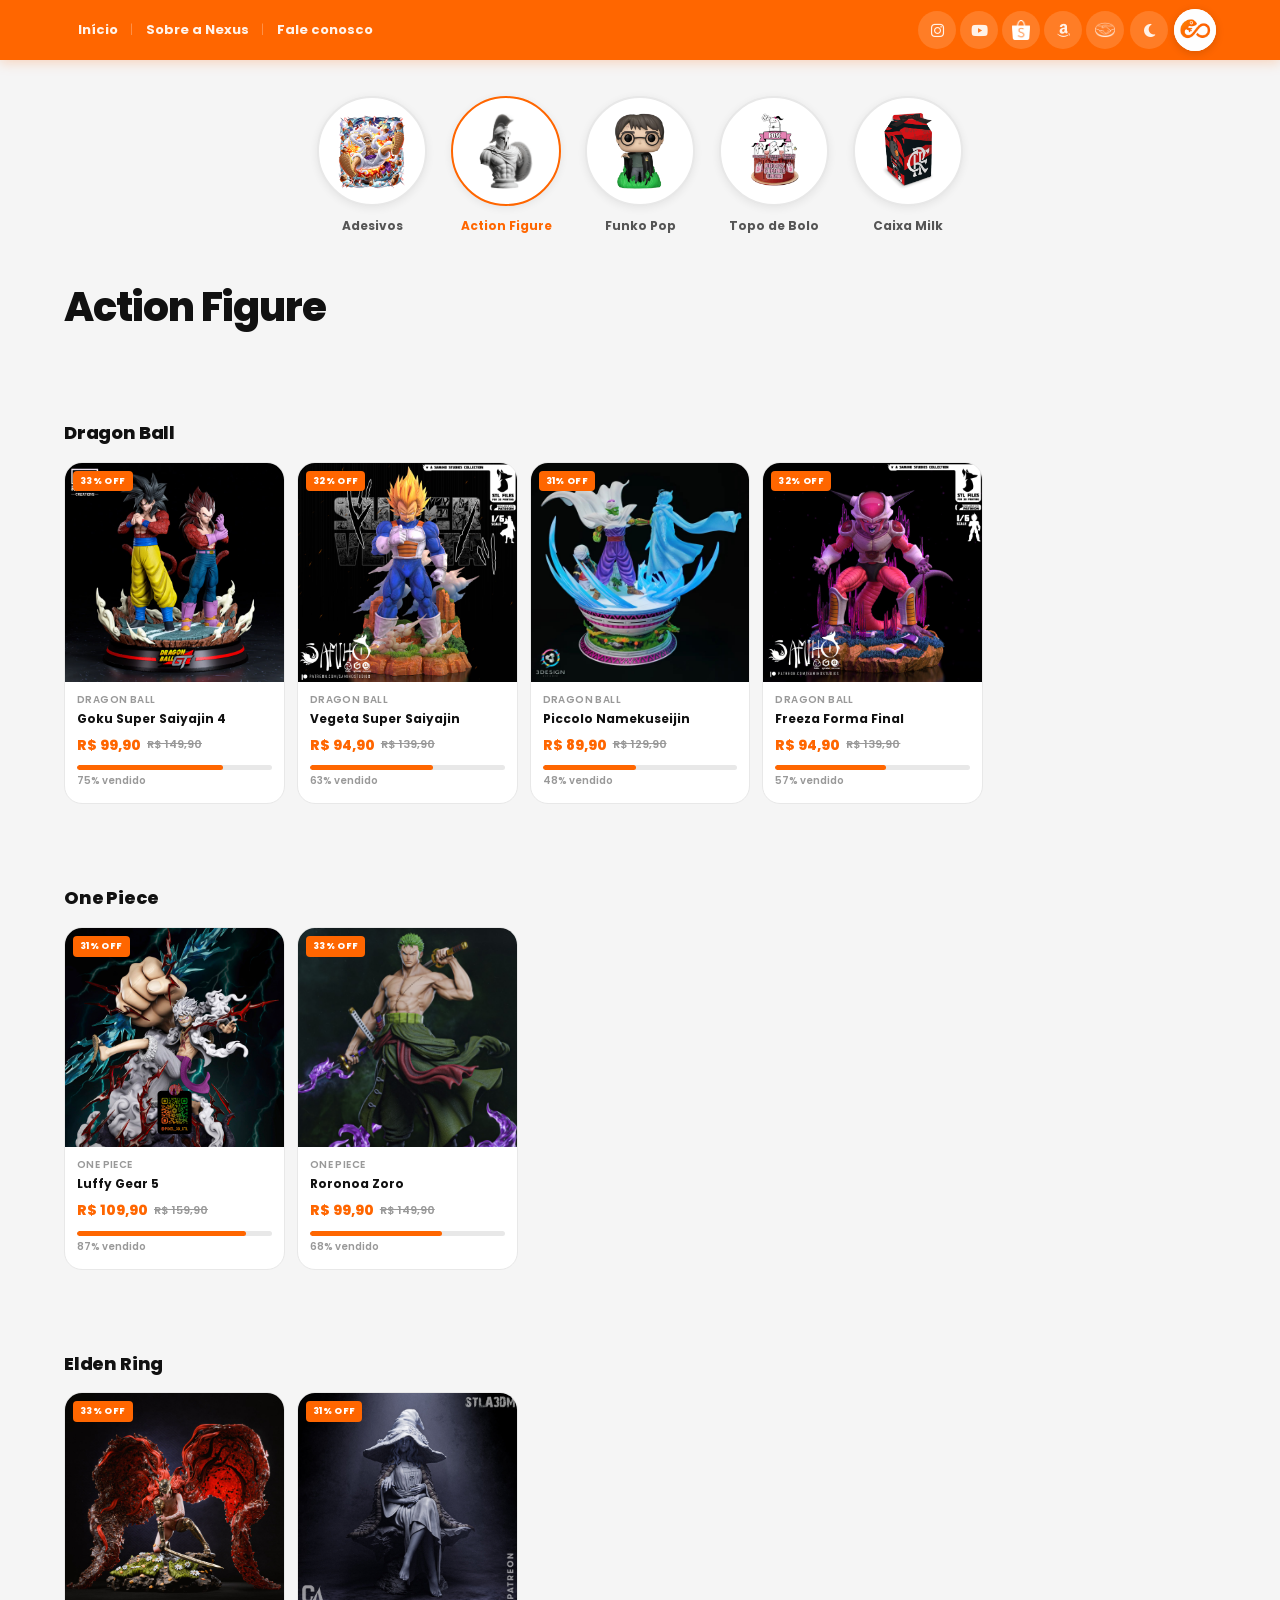
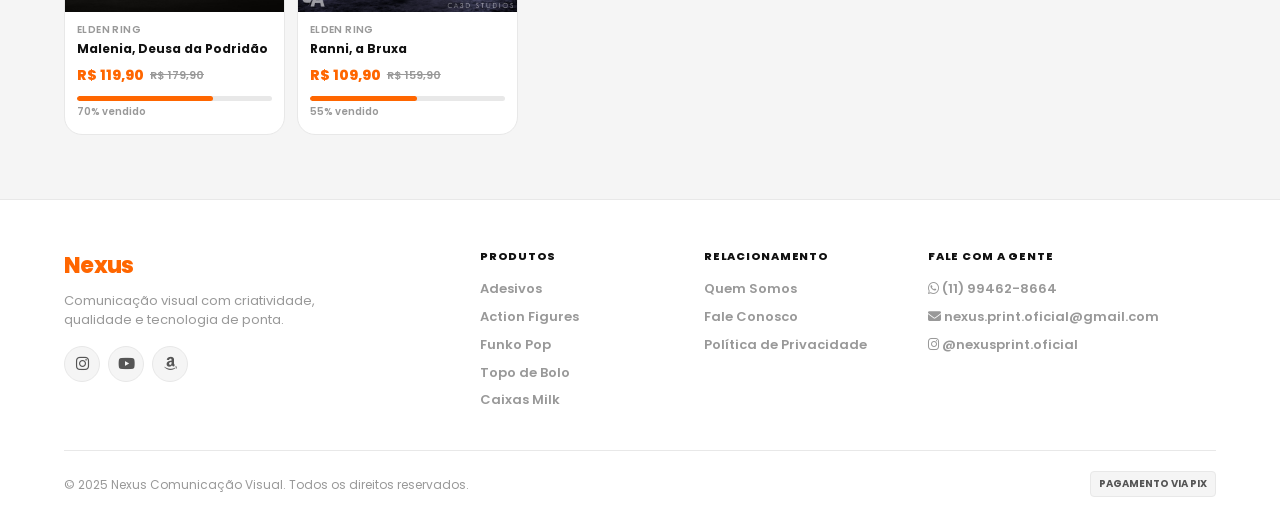
==== action-figures.html @ 29d32e18 "Add files via upload" ====
﻿<!DOCTYPE html>
<html lang="pt-BR" data-theme="light">
<head>
  <meta charset="UTF-8">
  <meta name="viewport" content="width=device-width, initial-scale=1.0">
  <title>Action Figures — Nexus</title>
  <script>try{document.documentElement.setAttribute('data-theme',localStorage.getItem('nx-theme')||'light');}catch(e){}</script>
  <link rel="stylesheet" href="style.css">
  <link rel="shortcut icon" href="images/logo.png" type="image/x-icon">
  <link rel="stylesheet" href="https://cdnjs.cloudflare.com/ajax/libs/font-awesome/6.5.1/css/all.min.css">
</head>
<body>

<!-- HEADER -->
<header>
  <div class="container header-inner">
    <nav class="header-nav">
      <a href="index.html">Início</a>
      <a href="sobre.html">Sobre a Nexus</a>
      <a href="https://wa.me/5511994628664" target="_blank">Fale conosco</a>
    </nav>
    <div class="header-right">
      <div class="header-social">
        <a href="https://www.instagram.com/nexusprint.oficial/" target="_blank" aria-label="Instagram"><i class="fa-brands fa-instagram"></i></a>
        <a href="https://www.instagram.com/nexusprint.oficial/" target="_blank" aria-label="YouTube"><i class="fa-brands fa-youtube"></i></a>
        <a href="https://www.instagram.com/nexusprint.oficial/" target="_blank" aria-label="Shopee"><img src="images/shoppe.png" alt="Shopee"></a>
        <a href="https://www.instagram.com/nexusprint.oficial/" target="_blank" aria-label="Amazon"><i class="fa-brands fa-amazon"></i></a>
        <a href="https://www.instagram.com/nexusprint.oficial/" target="_blank" aria-label="Mercado Livre"><img src="images/ml.png" alt="Mercado Livre"></a>
      </div>
      <button class="theme-toggle" id="theme-toggle" aria-label="Mudar tema">
        <i class="fa-solid fa-moon"></i>
      </button>
      <a href="index.html" class="header-logo" aria-label="Nexus Home">
        <span class="header-logo-text">
          <img src="images/logo-gecko.png" alt="Nexus">
        </span>
      </a>
    </div>
  </div>
</header>

<!-- CATEGORIAS -->
<section class="categories-section">
  <div class="container">
    <div class="categories-row">
      <a href="adesivos.html" class="category-item">
        <div class="category-circle">
          <img src="images/stickerg5.png" alt="Adesivos">
        </div>
        <span class="category-label">Adesivos</span>
      </a>
      <a href="action-figures.html" class="category-item">
        <div class="category-circle" style="border-color: var(--primary);">
          <img src="images/action-figure.png" alt="Action Figure">
        </div>
        <span class="category-label" style="color: var(--primary);">Action Figure</span>
      </a>
      <a href="funko-pop.html" class="category-item">
        <div class="category-circle">
          <img src="images/funko-pop-icon.png" alt="Funko Pop">
        </div>
        <span class="category-label">Funko Pop</span>
      </a>
      <a href="topo-de-bolo.html" class="category-item">
        <div class="category-circle">
          <img src="images/topobolo.png" alt="Topo de Bolo">
        </div>
        <span class="category-label">Topo de Bolo</span>
      </a>
      <a href="caixas-milk.html" class="category-item">
        <div class="category-circle">
          <img src="images/caixamilk.png" alt="Caixa Milk">
        </div>
        <span class="category-label">Caixa Milk</span>
      </a>
    </div>
  </div>
</section>

<div class="container">
  <h1 class="category-page-title">Action Figure</h1>
</div>

<section class="catalog-section fade-up">
  <div class="container">
    <h2 class="subsection-title">Dragon Ball</h2>
    <div class="products-grid" data-cat="action-figures" data-subsection="dragon-ball"></div>
  </div>
</section>

<section class="catalog-section fade-up">
  <div class="container">
    <h2 class="subsection-title">One Piece</h2>
    <div class="products-grid" data-cat="action-figures" data-subsection="one-piece"></div>
  </div>
</section>

<section class="catalog-section fade-up">
  <div class="container">
    <h2 class="subsection-title">Elden Ring</h2>
    <div class="products-grid" data-cat="action-figures" data-subsection="elden-ring"></div>
  </div>
</section>

<!-- FOOTER -->
<footer>
  <div class="container">
    <div class="footer-inner">
      <div class="footer-brand-col">
        <div class="footer-logo-text">Nexus</div>
        <p class="footer-tagline">Comunicação visual com criatividade,<br>qualidade e tecnologia de ponta.</p>
        <div class="footer-social-links">
          <a href="https://www.instagram.com/nexusprint.oficial/" target="_blank" aria-label="Instagram"><i class="fa-brands fa-instagram"></i></a>
          <a href="https://www.instagram.com/nexusprint.oficial/" target="_blank" aria-label="YouTube"><i class="fa-brands fa-youtube"></i></a>
          <a href="https://www.instagram.com/nexusprint.oficial/" target="_blank" aria-label="Amazon"><i class="fa-brands fa-amazon"></i></a>
        </div>
      </div>
      <div class="footer-col">
        <h4>Produtos</h4>
        <a href="adesivos.html">Adesivos</a>
        <a href="action-figures.html">Action Figures</a>
        <a href="funko-pop.html">Funko Pop</a>
        <a href="topo-de-bolo.html">Topo de Bolo</a>
        <a href="caixas-milk.html">Caixas Milk</a>
      </div>
      <div class="footer-col">
        <h4>Relacionamento</h4>
        <a href="sobre.html">Quem Somos</a>
        <a href="https://wa.me/5511994628664" target="_blank">Fale Conosco</a>
        <a href="#">Política de Privacidade</a>
      </div>
      <div class="footer-col">
        <h4>Fale com a Gente</h4>
        <p><i class="fa-brands fa-whatsapp"></i> (11) 99462-8664</p>
        <p><i class="fa-solid fa-envelope"></i> nexus.print.oficial@gmail.com</p>
        <p><i class="fa-brands fa-instagram"></i> @nexusprint.oficial</p>
      </div>
    </div>
    <div class="footer-bottom">
      <span class="footer-copy">© 2025 Nexus Comunicação Visual. Todos os direitos reservados.</span>
      <div class="footer-payments"><span>PAGAMENTO VIA PIX</span></div>
    </div>
  </div>
</footer>

<script src="produtos.js"></script>
<script src="script.js"></script>
</body>
</html>
---- style.css ----
@import url('https://fonts.googleapis.com/css2?family=Poppins:wght@400;500;600;700;800;900&display=swap');

/* ═══════════════════════════════════════════════
   VARIÁVEIS
═══════════════════════════════════════════════ */
:root {
  --bg: #F5F5F5;
  --surface: #FFFFFF;
  --surface-2: #FFF4EC;
  --text-1: #111111;
  --text-2: #555555;
  --text-3: #999999;
  --border: #E8E8E8;
  --border-2: #D4D4D4;

  --shadow-xs: 0 1px 3px rgba(0,0,0,0.05);
  --shadow-sm: 0 2px 8px rgba(0,0,0,0.07);
  --shadow-md: 0 4px 16px rgba(0,0,0,0.10);
  --shadow-lg: 0 8px 32px rgba(0,0,0,0.14);

  --primary: #FF6600;
  --primary-dark: #E55C00;
  --primary-light: #FF8533;
  --primary-bg: #FFF2EA;

  --black: #111111;
  --header-bg: #FF6600;

  --r-xs: 4px;
  --r-sm: 8px;
  --r: 12px;
  --r-lg: 18px;
  --r-xl: 24px;
  --r-full: 9999px;

  --font: 'Poppins', sans-serif;
  --font-display: 'Poppins', sans-serif;
  --ease: cubic-bezier(0.4, 0, 0.2, 1);
  --ease-bounce: cubic-bezier(0.34, 1.56, 0.64, 1);
}

[data-theme="dark"] {
  --bg: #0F0F0F;
  --surface: #1A1A1A;
  --surface-2: #222222;
  --text-1: #F0F0F0;
  --text-2: #888888;
  --text-3: #555555;
  --border: #2A2A2A;
  --border-2: #383838;

  --shadow-xs: 0 1px 3px rgba(0,0,0,0.4);
  --shadow-sm: 0 2px 8px rgba(0,0,0,0.5);
  --shadow-md: 0 4px 16px rgba(0,0,0,0.6);
  --shadow-lg: 0 8px 32px rgba(0,0,0,0.7);

  --primary-bg: #2A1500;
}

/* ═══════════════════════════════════════════════
   RESET & BASE
═══════════════════════════════════════════════ */
*, *::before, *::after { margin: 0; padding: 0; box-sizing: border-box; }
html { scroll-behavior: smooth; }
body {
  background: var(--bg);
  color: var(--text-1);
  font-family: var(--font);
  font-size: 14px;
  line-height: 1.6;
  -webkit-font-smoothing: antialiased;
  transition: background 0.3s var(--ease), color 0.3s var(--ease);
}
a { color: inherit; text-decoration: none; }
img { max-width: 100%; display: block; }
button { font-family: var(--font); cursor: pointer; border: none; }
h1, h2, h3 { font-family: var(--font-display); }

/* ═══════════════════════════════════════════════
   UTILITÁRIOS
═══════════════════════════════════════════════ */
.container { max-width: 1200px; margin: 0 auto; padding: 0 24px; }

/* ═══════════════════════════════════════════════
   HEADER
═══════════════════════════════════════════════ */
header {
  position: sticky;
  top: 0;
  z-index: 100;
  background: var(--header-bg);
  box-shadow: 0 2px 12px rgba(255,102,0,0.25);
}

.header-inner {
  height: 60px;
  display: flex;
  align-items: center;
  justify-content: space-between;
  gap: 16px;
}

.header-nav {
  display: flex;
  align-items: center;
  gap: 0;
  flex: 1;
}

.header-nav a {
  color: rgba(255,255,255,0.92);
  font-size: 13px;
  font-weight: 700;
  padding: 6px 14px;
  border-radius: var(--r-full);
  transition: all 0.2s var(--ease);
  white-space: nowrap;
  position: relative;
  font-family: var(--font);
}

.header-nav a:not(:last-child)::after {
  content: '|';
  position: absolute;
  right: -1px;
  color: rgba(255,255,255,0.3);
  font-weight: 300;
}

.header-nav a:hover {
  color: #fff;
  background: rgba(255,255,255,0.15);
}

.header-nav a.active {
  color: #fff;
  background: rgba(255,255,255,0.2);
}

.header-right {
  display: flex;
  align-items: center;
  gap: 6px;
}

.header-social {
  display: flex;
  align-items: center;
  gap: 4px;
}

.header-social a {
  width: 38px;
  height: 38px;
  border-radius: var(--r-full);
  background: rgba(255,255,255,0.15);
  color: rgba(255,255,255,0.9);
  display: flex;
  align-items: center;
  justify-content: center;
  font-size: 15px;
  transition: all 0.2s var(--ease);
  text-decoration: none;
  overflow: hidden;
}

.header-social a img {
  width: 20px;
  height: 20px;
  object-fit: contain;
}

.header-social a:hover {
  background: rgba(255,255,255,0.28);
  color: #fff;
  transform: scale(1.08);
}

.header-logo {
  display: flex;
  align-items: center;
  justify-content: center;
  width: 42px;
  height: 42px;
  border-radius: var(--r-full);
  background: white;
  overflow: hidden;
  flex-shrink: 0;
  box-shadow: 0 2px 8px rgba(0,0,0,0.15);
}

.header-logo img {
  width: 100%;
  height: 100%;
  object-fit: contain;
}

.header-logo-text {
  font-size: 14px;
  font-weight: 900;
  color: var(--primary);
  letter-spacing: -0.03em;
  font-family: var(--font-display);
}

.theme-toggle {
  width: 38px;
  height: 38px;
  border-radius: var(--r-full);
  border: none;
  background: rgba(255,255,255,0.15);
  color: rgba(255,255,255,0.9);
  display: flex;
  align-items: center;
  justify-content: center;
  font-size: 15px;
  transition: all 0.2s var(--ease);
  cursor: pointer;
}

.theme-toggle:hover {
  background: rgba(255,255,255,0.28);
  color: #fff;
}

/* ═══════════════════════════════════════════════
   HERO (Página Inicial)
═══════════════════════════════════════════════ */
.hero-section {
  min-height: 86vh;
  background: linear-gradient(160deg, #0e0500 0%, #200d00 45%, #0d0d0d 100%);
  position: relative;
  overflow: hidden;
  display: flex;
  align-items: center;
  padding: 80px 0 40px;
}

.hero-bg-mesh {
  position: absolute;
  inset: 0;
  background-image: radial-gradient(circle at 1px 1px, rgba(255,102,0,0.07) 1px, transparent 0);
  background-size: 32px 32px;
  pointer-events: none;
}

.hero-glow {
  position: absolute;
  width: 700px; height: 700px;
  border-radius: 50%;
  background: radial-gradient(circle, rgba(255,102,0,0.20) 0%, transparent 70%);
  right: -150px; top: 50%;
  transform: translateY(-50%);
  filter: blur(60px);
  pointer-events: none;
  animation: heroGlowPulse 7s ease-in-out infinite;
}

@keyframes heroGlowPulse {
  0%, 100% { opacity: 0.7; transform: translateY(-50%) scale(1); }
  50% { opacity: 1; transform: translateY(-50%) scale(1.12); }
}

.hero-inner {
  display: flex;
  align-items: center;
  gap: 48px;
  width: 100%;
  position: relative;
  z-index: 1;
}

.hero-text { flex: 1; }

.hero-tag {
  display: inline-flex;
  align-items: center;
  gap: 8px;
  padding: 6px 18px;
  background: rgba(255,102,0,0.12);
  border: 1px solid rgba(255,102,0,0.3);
  border-radius: var(--r-full);
  font-size: 11px;
  font-weight: 700;
  color: #FF9A4D;
  letter-spacing: 0.08em;
  text-transform: uppercase;
  margin-bottom: 24px;
  font-family: var(--font-display);
  animation: fadeSlideDown 0.8s cubic-bezier(0.4, 0, 0.2, 1) both;
}

@keyframes fadeSlideDown {
  from { opacity: 0; transform: translateY(-20px); }
  to   { opacity: 1; transform: translateY(0); }
}

.hero-title {
  font-size: clamp(38px, 5.5vw, 70px);
  font-weight: 800;
  color: white;
  line-height: 1.04;
  letter-spacing: -0.04em;
  margin-bottom: 20px;
  font-family: var(--font-display);
  animation: fadeSlideUp 0.8s 0.1s cubic-bezier(0.4, 0, 0.2, 1) both;
}

.hero-title .hl,
.hero-title strong {
  color: var(--primary);
}

@keyframes fadeSlideUp {
  from { opacity: 0; transform: translateY(32px); }
  to   { opacity: 1; transform: translateY(0); }
}

.hero-desc {
  font-size: 16px;
  color: rgba(255,255,255,0.52);
  line-height: 1.75;
  margin-bottom: 36px;
  max-width: 500px;
  animation: fadeSlideUp 0.8s 0.2s cubic-bezier(0.4, 0, 0.2, 1) both;
}

.hero-cta {
  animation: fadeSlideUp 0.8s 0.3s cubic-bezier(0.4, 0, 0.2, 1) both;
}

.hero-cta-btn {
  display: inline-flex;
  align-items: center;
  gap: 10px;
  padding: 15px 30px;
  background: var(--primary);
  color: white;
  border-radius: var(--r-full);
  font-size: 14px;
  font-weight: 800;
  font-family: var(--font);
  text-decoration: none;
  transition: all 0.3s var(--ease);
  box-shadow: 0 4px 28px rgba(255,102,0,0.45);
}

.hero-cta-btn:hover {
  background: var(--primary-dark);
  transform: translateY(-2px);
  box-shadow: 0 8px 36px rgba(255,102,0,0.55);
}

.hero-mascot {
  flex-shrink: 0;
  width: 440px;
  display: flex;
  align-items: flex-end;
  justify-content: center;
  position: relative;
  min-height: 380px;
  animation: fadeSlideUp 0.9s 0.35s cubic-bezier(0.4, 0, 0.2, 1) both;
}

.hero-mascot img {
  height: 400px;
  width: auto;
  object-fit: contain;
  filter: drop-shadow(0 16px 48px rgba(255,102,0,0.4));
  animation: mascoteFloat 4s ease-in-out infinite;
  position: relative;
  z-index: 2;
}

.hero-mascot-placeholder {
  font-size: 160px;
  line-height: 1;
  position: relative;
  z-index: 2;
  animation: mascoteFloat 4s ease-in-out infinite;
}

.hero-mascot-ring {
  position: absolute;
  border-radius: 50%;
  border: 1.5px solid rgba(255,102,0,0.18);
  top: 50%; left: 50%;
  transform: translate(-50%, -50%);
  pointer-events: none;
}
.hero-mascot-ring:nth-child(1) { width: 320px; height: 320px; animation: ringPulse 3s ease-in-out infinite; }
.hero-mascot-ring:nth-child(2) { width: 430px; height: 430px; border-color: rgba(255,102,0,0.09); animation: ringPulse 3s 0.6s ease-in-out infinite; }

@keyframes ringPulse {
  0%, 100% { transform: translate(-50%, -50%) scale(1); opacity: 0.6; }
  50% { transform: translate(-50%, -50%) scale(1.05); opacity: 1; }
}

/* Legacy banner compat */
.banner-section { padding: 20px 0; }

/* ═══════════════════════════════════════════════
   CATEGORIAS (Círculos)
═══════════════════════════════════════════════ */
.categories-section {
  padding: 36px 0 12px;
}

.categories-row {
  display: flex;
  justify-content: center;
  gap: 24px;
  flex-wrap: wrap;
}

.category-item {
  display: flex;
  flex-direction: column;
  align-items: center;
  gap: 10px;
  text-decoration: none;
  color: var(--text-1);
  transition: transform 0.3s var(--ease-bounce);
  cursor: pointer;
}

.category-item:hover { transform: translateY(-5px); }

.category-circle {
  width: 110px;
  height: 110px;
  border-radius: var(--r-full);
  background: var(--surface);
  border: 2.5px solid var(--border);
  display: flex;
  align-items: center;
  justify-content: center;
  overflow: hidden;
  box-shadow: var(--shadow-sm);
  transition: all 0.3s var(--ease);
}

.category-circle img {
  width: 72%;
  height: 72%;
  object-fit: contain;
}

.category-circle .cat-emoji {
  font-size: 52px;
}

.category-item:hover .category-circle {
  border-color: var(--primary);
  box-shadow: 0 8px 24px rgba(255,102,0,0.22);
}

.category-label {
  font-size: 12px;
  font-weight: 700;
  color: var(--text-2);
  text-align: center;
  font-family: var(--font);
}

/* ═══════════════════════════════════════════════
   SECTION HEADERS
═══════════════════════════════════════════════ */
.section-header {
  display: flex;
  align-items: center;
  justify-content: space-between;
  margin-bottom: 16px;
}

.section-title {
  font-size: 20px;
  font-weight: 800;
  color: var(--text-1);
  letter-spacing: -0.02em;
  font-family: var(--font-display);
}

.section-link {
  font-size: 13px;
  font-weight: 700;
  color: var(--primary);
  transition: opacity 0.2s;
}

.section-link:hover { opacity: 0.75; }

/* ═══════════════════════════════════════════════
   PRODUTOS GRID & CARDS
═══════════════════════════════════════════════ */
.catalog-section { padding: 24px 0; }

.products-grid {
  display: grid;
  grid-template-columns: repeat(5, 1fr);
  gap: 12px;
}

.product-card {
  background: var(--surface);
  border-radius: var(--r-lg);
  border: 1.5px solid var(--border);
  overflow: hidden;
  display: flex;
  flex-direction: column;
  text-decoration: none;
  color: inherit;
  position: relative;
  transition: transform 0.25s var(--ease), box-shadow 0.25s var(--ease);
  cursor: pointer;
}

.product-card:hover {
  transform: translateY(-4px);
  box-shadow: var(--shadow-lg);
}

.product-badge {
  position: absolute;
  top: 8px;
  left: 8px;
  z-index: 2;
  background: var(--primary);
  color: white;
  font-size: 9px;
  font-weight: 800;
  padding: 3px 7px;
  border-radius: var(--r-xs);
  letter-spacing: 0.04em;
  font-family: var(--font);
}

.product-image {
  width: 100%;
  aspect-ratio: 1;
  background: var(--bg);
  display: flex;
  align-items: center;
  justify-content: center;
  overflow: hidden;
  padding: 0;
}

.product-image img {
  width: 100%;
  height: 100%;
  object-fit: cover;
  transition: transform 0.3s var(--ease);
}

.product-card:hover .product-image img { transform: scale(1.06); }

.product-emoji-placeholder {
  width: 100%;
  height: 100%;
  display: flex;
  align-items: center;
  justify-content: center;
  font-size: 60px;
  background: linear-gradient(135deg, var(--c1, #FF6600), var(--c2, #FF8533));
  border-radius: var(--r);
}

.product-body {
  padding: 10px 12px 14px;
  display: flex;
  flex-direction: column;
  flex: 1;
  gap: 3px;
}

.product-cat {
  font-size: 10px;
  color: var(--text-3);
  font-weight: 600;
  text-transform: uppercase;
  letter-spacing: 0.04em;
}

.product-name {
  font-size: 12px;
  font-weight: 700;
  color: var(--text-1);
  line-height: 1.35;
  display: -webkit-box;
  -webkit-line-clamp: 2;
  -webkit-box-orient: vertical;
  overflow: hidden;
}

.product-pricing {
  display: flex;
  align-items: center;
  gap: 6px;
  margin-top: 4px;
  flex-wrap: wrap;
}

.product-price {
  font-size: 14px;
  font-weight: 800;
  color: var(--primary);
  font-family: var(--font-display);
}

.product-original {
  font-size: 11px;
  color: var(--text-3);
  text-decoration: line-through;
  font-weight: 600;
}

.product-progress-wrap {
  margin-top: 6px;
}

.product-progress-bar {
  height: 5px;
  background: var(--border);
  border-radius: var(--r-full);
  overflow: hidden;
  margin-bottom: 3px;
}

.product-progress-fill {
  height: 100%;
  background: var(--primary);
  border-radius: var(--r-full);
  transition: width 0.5s var(--ease);
}

.product-sold-text {
  font-size: 10px;
  color: var(--text-3);
  font-weight: 600;
}

/* ═══════════════════════════════════════════════
   OFERTAS (Banner Placeholders)
═══════════════════════════════════════════════ */
.ofertas-section { padding: 12px 0 24px; }

.ofertas-grid {
  display: grid;
  grid-template-columns: 1fr 1fr;
  gap: 16px;
}

.oferta-banner {
  background: var(--primary);
  border-radius: var(--r-xl);
  overflow: hidden;
  min-height: 140px;
  display: flex;
  align-items: center;
  justify-content: center;
  position: relative;
  cursor: pointer;
  transition: all 0.3s var(--ease);
}

.oferta-banner:hover {
  transform: scale(1.02);
  box-shadow: var(--shadow-lg);
}

.oferta-banner img {
  width: 100%;
  height: 100%;
  object-fit: cover;
  border-radius: var(--r-xl);
}

.oferta-banner-placeholder {
  display: flex;
  flex-direction: column;
  align-items: center;
  justify-content: center;
  gap: 8px;
  color: rgba(255,255,255,0.7);
  font-size: 13px;
  font-weight: 700;
  padding: 32px;
  text-align: center;
}

.oferta-banner-placeholder i {
  font-size: 28px;
  opacity: 0.6;
}

.ofertas-single { margin: 0; }
.ofertas-single .oferta-banner { width: 100%; }

/* ═══════════════════════════════════════════════
   BANNER GRANDE
═══════════════════════════════════════════════ */
.banner-grande-section { padding: 8px 0 24px; }

.banner-grande {
  width: 100%;
  border-radius: var(--r-xl);
  overflow: hidden;
  min-height: 240px;
  background: var(--primary);
  cursor: pointer;
  transition: transform 0.3s var(--ease), box-shadow 0.3s var(--ease);
  display: block;
}

.banner-grande:hover {
  transform: scale(1.005);
  box-shadow: var(--shadow-lg);
}

.banner-grande img {
  width: 100%;
  height: 100%;
  object-fit: cover;
  display: block;
  min-height: 240px;
}

.banner-grande-placeholder {
  display: flex;
  flex-direction: column;
  align-items: center;
  justify-content: center;
  gap: 12px;
  color: rgba(255,255,255,0.85);
  font-size: 14px;
  font-weight: 700;
  padding: 60px 32px;
  text-align: center;
  min-height: 240px;
  font-family: var(--font);
}

.banner-grande-placeholder i {
  font-size: 40px;
  opacity: 0.55;
}

.banner-grande-placeholder span { line-height: 1.6; }
.banner-grande-placeholder strong { color: #fff; }

@media (max-width: 768px) {
  .banner-grande { min-height: unset; }
  .banner-grande img { min-height: unset; height: auto; object-fit: contain; }
  .banner-grande-placeholder { min-height: 140px; padding: 32px 20px; font-size: 13px; }
}

/* ═══════════════════════════════════════════════
   CATEGORY PAGE TITLE
═══════════════════════════════════════════════ */
.category-page-title {
  font-size: 40px;
  font-weight: 800;
  color: var(--text-1);
  letter-spacing: -0.03em;
  margin: 28px 0 24px;
  font-family: var(--font-display);
}

.subsection-title {
  font-size: 18px;
  font-weight: 800;
  color: var(--text-1);
  letter-spacing: -0.01em;
  margin: 32px 0 14px;
  font-family: var(--font-display);
}

/* ═══════════════════════════════════════════════
   FILTER TABS
═══════════════════════════════════════════════ */
.filter-section { padding: 20px 0 4px; }

.filter-tabs {
  display: flex;
  gap: 8px;
  flex-wrap: wrap;
  margin-bottom: 4px;
}

.filter-tab {
  padding: 6px 16px;
  border-radius: var(--r-full);
  border: 1.5px solid var(--border);
  background: var(--surface);
  color: var(--text-2);
  font-size: 12px;
  font-weight: 700;
  cursor: pointer;
  transition: all 0.2s var(--ease);
  font-family: var(--font);
}

.filter-tab:hover { border-color: var(--primary); color: var(--primary); }
.filter-tab.active { background: var(--primary); border-color: var(--primary); color: white; }

/* ═══════════════════════════════════════════════
   PRODUCT DETAIL PAGE
═══════════════════════════════════════════════ */
.product-page { padding: 36px 0 72px; }

.product-page-category {
  font-size: 36px;
  font-weight: 800;
  color: var(--text-1);
  letter-spacing: -0.03em;
  margin-bottom: 28px;
  font-family: var(--font-display);
}

.product-detail-layout {
  display: grid;
  grid-template-columns: 1fr 1fr;
  gap: 56px;
  align-items: start;
}

.gallery-col {
  display: grid;
  grid-template-columns: 86px 1fr;
  gap: 12px;
  align-items: start;
}

.gallery-thumbs-v {
  display: flex;
  flex-direction: column;
  gap: 8px;
}

.gallery-thumb-v {
  width: 86px;
  height: 86px;
  border-radius: var(--r);
  overflow: hidden;
  border: 2.5px solid var(--border);
  cursor: pointer;
  transition: border-color 0.2s var(--ease);
  background: var(--bg);
  flex-shrink: 0;
}

.gallery-thumb-v img { width: 100%; height: 100%; object-fit: cover; }
.gallery-thumb-v .product-emoji-placeholder { height: 100%; font-size: 32px; border-radius: 0; }
.gallery-thumb-v.active { border-color: var(--primary); }
.gallery-thumb-v:hover { border-color: var(--primary); }

.gallery-main-v {
  border-radius: var(--r-xl);
  overflow: hidden;
  border: 1.5px solid var(--border);
  background: var(--surface);
  aspect-ratio: 1;
}

.gallery-main-v img { width: 100%; height: 100%; object-fit: contain; padding: 20px; }
.gallery-main-v .product-emoji-placeholder { height: 100%; font-size: 160px; border-radius: 0; }

.product-detail-cat {
  display: inline-block;
  padding: 4px 12px;
  background: var(--primary-bg);
  color: var(--primary);
  border-radius: var(--r-full);
  font-size: 11px;
  font-weight: 800;
  letter-spacing: 0.05em;
  text-transform: uppercase;
  margin-bottom: 12px;
  font-family: var(--font);
}

.product-detail-title {
  font-size: 44px;
  font-weight: 800;
  color: var(--text-1);
  letter-spacing: -0.04em;
  line-height: 1.1;
  margin-bottom: 18px;
  font-family: var(--font-display);
}

.product-detail-pricing {
  display: flex;
  align-items: baseline;
  gap: 10px;
  margin-bottom: 6px;
}

.product-detail-price {
  font-size: 32px;
  font-weight: 800;
  color: var(--primary);
  font-family: var(--font-display);
}

.product-detail-original {
  font-size: 16px;
  color: var(--text-3);
  text-decoration: line-through;
  font-weight: 600;
}

.product-detail-badge {
  display: inline-block;
  padding: 4px 10px;
  background: var(--primary);
  color: white;
  border-radius: var(--r-xs);
  font-size: 12px;
  font-weight: 800;
  font-family: var(--font);
}

.product-divider { height: 1px; background: var(--border); margin: 20px 0; }

.product-detail-desc {
  font-size: 14px;
  color: var(--text-2);
  line-height: 1.75;
  margin-bottom: 18px;
}

.product-detail-specs {
  list-style: none;
  display: flex;
  flex-direction: column;
  gap: 8px;
  margin-bottom: 28px;
}

.product-detail-specs li {
  display: flex;
  align-items: center;
  gap: 10px;
  font-size: 13px;
  color: var(--text-2);
}

.product-detail-specs li i { color: var(--primary); width: 16px; flex-shrink: 0; }

.btn-whatsapp {
  display: flex;
  align-items: center;
  justify-content: center;
  gap: 10px;
  width: 100%;
  padding: 18px;
  background: var(--primary);
  color: white;
  border-radius: var(--r-full);
  font-size: 17px;
  font-weight: 800;
  border: none;
  cursor: pointer;
  text-decoration: none;
  font-family: var(--font);
  transition: all 0.3s var(--ease);
  box-shadow: 0 4px 20px rgba(255,102,0,0.3);
}

.btn-whatsapp:hover {
  background: var(--primary-dark);
  transform: translateY(-2px);
  box-shadow: 0 8px 30px rgba(255,102,0,0.4);
}

.btn-whatsapp i { font-size: 20px; }

.btn-outline-white {
  display: inline-flex;
  align-items: center;
  justify-content: center;
  gap: 10px;
  padding: 16px 36px;
  background: transparent;
  color: rgba(255,255,255,0.85);
  border: 2px solid rgba(255,255,255,0.3);
  border-radius: var(--r-full);
  font-size: 15px;
  font-weight: 800;
  text-decoration: none;
  font-family: var(--font);
  transition: all 0.3s var(--ease);
  white-space: nowrap;
}

.btn-outline-white:hover {
  background: rgba(255,255,255,0.1);
  border-color: rgba(255,255,255,0.65);
  color: #fff;
}

/* ═══════════════════════════════════════════════
   SOBRE PAGE (legacy)
═══════════════════════════════════════════════ */
.about-page { padding: 60px 0; }
.about-section { padding: 52px 0; border-bottom: 1px solid var(--border); }
.about-section:last-of-type { border-bottom: none; }
.about-heading {
  font-size: 26px; font-weight: 800; color: var(--text-1);
  letter-spacing: -0.02em; margin-bottom: 18px;
  position: relative; padding-left: 16px;
  font-family: var(--font-display);
}
.about-heading::before {
  content: ''; position: absolute; left: 0; top: 4px;
  width: 4px; height: 22px; background: var(--primary); border-radius: var(--r-full);
}
.about-grid { display: grid; grid-template-columns: 1fr 1fr; gap: 48px; align-items: start; }
.about-text { font-size: 15px; color: var(--text-2); line-height: 1.8; margin-bottom: 14px; }

.tech-cards { display: flex; flex-direction: column; gap: 14px; }
.tech-card {
  background: var(--surface); border: 1.5px solid var(--border); border-radius: var(--r-lg);
  padding: 18px 20px; display: flex; align-items: flex-start; gap: 14px;
  transition: all 0.3s var(--ease);
}
.tech-card:hover { border-color: var(--primary); box-shadow: var(--shadow-md); transform: translateX(4px); }
.tech-icon {
  width: 46px; height: 46px; border-radius: var(--r); background: var(--primary);
  display: flex; align-items: center; justify-content: center;
  font-size: 20px; flex-shrink: 0; color: white;
}
.tech-name { font-size: 14px; font-weight: 800; color: var(--text-1); margin-bottom: 4px; }
.tech-desc { font-size: 13px; color: var(--text-2); line-height: 1.55; }

.owner-card {
  background: var(--surface); border: 1.5px solid var(--border);
  border-radius: var(--r-xl); padding: 40px; text-align: center;
  position: relative; overflow: hidden;
}
.owner-card::before {
  content: ''; position: absolute; top: 0; left: 0; right: 0;
  height: 5px; background: var(--primary);
}
.owner-avatar {
  width: 80px; height: 80px; border-radius: 50%; background: var(--primary);
  display: flex; align-items: center; justify-content: center;
  font-size: 36px; margin: 0 auto 16px; color: white;
}
.owner-name { font-size: 22px; font-weight: 800; color: var(--text-1); letter-spacing: -0.02em; margin-bottom: 4px; font-family: var(--font-display); }
.owner-role { font-size: 13px; font-weight: 700; color: var(--primary); margin-bottom: 16px; text-transform: uppercase; letter-spacing: 0.04em; }
.owner-bio { font-size: 14px; color: var(--text-2); line-height: 1.75; }

.stats-row { display: grid; grid-template-columns: repeat(3, 1fr); gap: 16px; margin-top: 24px; }
.stat-item { background: var(--primary-bg); border-radius: var(--r-lg); padding: 20px; text-align: center; }
.stat-num { font-size: 28px; font-weight: 800; color: var(--primary); letter-spacing: -0.02em; font-family: var(--font-display); }
.stat-label { font-size: 12px; font-weight: 700; color: var(--text-2); margin-top: 2px; }

/* ═══════════════════════════════════════════════
   FOOTER
═══════════════════════════════════════════════ */
footer {
  background: var(--surface);
  border-top: 1px solid var(--border);
  padding: 48px 0 24px;
  margin-top: 40px;
}

.footer-inner {
  display: grid;
  grid-template-columns: 2fr 1fr 1fr 1.5fr;
  gap: 32px;
  padding-bottom: 32px;
  border-bottom: 1px solid var(--border);
  margin-bottom: 20px;
}

.footer-logo-text {
  font-size: 22px;
  font-weight: 800;
  color: var(--primary);
  letter-spacing: -0.03em;
  margin-bottom: 8px;
  font-family: var(--font-display);
}

.footer-tagline {
  font-size: 13px;
  color: var(--text-3);
  margin-bottom: 16px;
  line-height: 1.5;
}

.footer-social-links { display: flex; gap: 8px; flex-wrap: wrap; }

.footer-social-links a {
  width: 36px; height: 36px; border-radius: var(--r-full);
  border: 1.5px solid var(--border); background: var(--bg);
  color: var(--text-2); display: flex; align-items: center;
  justify-content: center; font-size: 15px; transition: all 0.2s var(--ease);
}

.footer-social-links a:hover { background: var(--primary); border-color: var(--primary); color: white; }

.footer-col h4 {
  font-size: 11px; font-weight: 800; letter-spacing: 0.07em;
  text-transform: uppercase; color: var(--text-1); margin-bottom: 14px;
  font-family: var(--font-display);
}

.footer-col a {
  display: block; font-size: 13px; color: var(--text-3);
  margin-bottom: 7px; transition: color 0.2s var(--ease); font-weight: 600;
}

.footer-col a:hover { color: var(--primary); }

.footer-col p { font-size: 13px; color: var(--text-3); margin-bottom: 7px; font-weight: 600; }

.footer-bottom {
  display: flex; align-items: center; justify-content: space-between;
  flex-wrap: wrap; gap: 12px;
}

.footer-copy { font-size: 12px; color: var(--text-3); }

.footer-payments { display: flex; align-items: center; gap: 6px; }

.footer-payments span {
  font-size: 10px; padding: 4px 8px; background: var(--bg);
  border: 1px solid var(--border); border-radius: var(--r-xs);
  color: var(--text-2); font-weight: 700;
}

/* ═══════════════════════════════════════════════
   FADE UP
═══════════════════════════════════════════════ */
.fade-up {
  opacity: 0;
  transform: translateY(20px);
  transition: opacity 0.5s var(--ease), transform 0.5s var(--ease);
}
.fade-up.show { opacity: 1; transform: translateY(0); }

/* ═══════════════════════════════════════════════
   RESPONSIVO
═══════════════════════════════════════════════ */
@media (max-width: 1024px) {
  .products-grid { grid-template-columns: repeat(4, 1fr); }
  .footer-inner { grid-template-columns: 1fr 1fr; }
  .about-grid { grid-template-columns: 1fr; }
}

@media (max-width: 768px) {
  .container { padding: 0 16px; }
  .header-nav a:last-child { display: none; }
  .header-social a:nth-child(n+4) { display: none; }

  .hero-section { min-height: auto; padding: 56px 0 40px; }
  .hero-inner { flex-direction: column; gap: 32px; }
  .hero-title { font-size: 38px; }
  .hero-mascot { width: 100%; min-height: 260px; }
  .hero-mascot img { height: 260px; }

  .categories-row { gap: 14px; }
  .category-circle { width: 88px; height: 88px; }
  .category-circle .cat-emoji { font-size: 40px; }

  .products-grid { grid-template-columns: repeat(2, 1fr); gap: 10px; }
  .ofertas-grid { grid-template-columns: 1fr; }

  .product-detail-layout { grid-template-columns: 1fr; gap: 24px; }
  .product-detail-title { font-size: 28px; }
  .product-page-category { font-size: 26px; }
  .gallery-col { grid-template-columns: 64px 1fr; gap: 8px; }
  .gallery-thumb-v { width: 64px; height: 64px; }

  .footer-inner { grid-template-columns: 1fr; }
  .footer-bottom { flex-direction: column; align-items: flex-start; }

  .page-hero { padding: 36px 0; }
  .page-hero-title { font-size: 26px; }
}

@media (max-width: 480px) {
  .products-grid { grid-template-columns: repeat(2, 1fr); }
  .gallery-thumbs { grid-template-columns: repeat(4, 1fr); }
  .stats-row { grid-template-columns: 1fr; }
}

/* ═══════════════════════════════════════════════════════
   SOBRE PAGE — NOVA VERSÃO
═══════════════════════════════════════════════════════ */

/* ── Sistema de reveal por scroll ───────────────────── */
.reveal {
  opacity: 0;
  transform: translateY(36px);
  transition: opacity 0.75s cubic-bezier(0.4,0,0.2,1),
              transform 0.75s cubic-bezier(0.4,0,0.2,1);
}
.reveal.is-visible { opacity: 1; transform: translateY(0); }

.reveal-left  { opacity: 0; transform: translateX(-40px); transition: opacity .75s cubic-bezier(.4,0,.2,1), transform .75s cubic-bezier(.4,0,.2,1); }
.reveal-right { opacity: 0; transform: translateX( 40px); transition: opacity .75s cubic-bezier(.4,0,.2,1), transform .75s cubic-bezier(.4,0,.2,1); }
.reveal-left.is-visible, .reveal-right.is-visible { opacity: 1; transform: translateX(0); }

.reveal[data-delay="1"],.reveal-left[data-delay="1"],.reveal-right[data-delay="1"] { transition-delay:.10s }
.reveal[data-delay="2"],.reveal-left[data-delay="2"],.reveal-right[data-delay="2"] { transition-delay:.20s }
.reveal[data-delay="3"],.reveal-left[data-delay="3"],.reveal-right[data-delay="3"] { transition-delay:.30s }
.reveal[data-delay="4"],.reveal-left[data-delay="4"],.reveal-right[data-delay="4"] { transition-delay:.40s }
.reveal[data-delay="5"],.reveal-left[data-delay="5"],.reveal-right[data-delay="5"] { transition-delay:.50s }
.reveal[data-delay="6"],.reveal-left[data-delay="6"],.reveal-right[data-delay="6"] { transition-delay:.60s }

@media (prefers-reduced-motion: reduce) {
  .reveal, .reveal-left, .reveal-right { opacity: 1; transform: none; transition: none; }
}

/* ── Hero About — dois painéis ──────────────────────── */
.about-hero {
  background: #0d0d0d;
  position: relative;
  overflow: hidden;
  padding: 100px 0 80px;
  min-height: 520px;
  display: flex;
  align-items: center;
}

.about-hero::before {
  content: '';
  position: absolute;
  inset: 0;
  background-image: radial-gradient(circle at 1px 1px, rgba(255,102,0,0.10) 1px, transparent 0);
  background-size: 28px 28px;
}

.about-hero-orb {
  position: absolute;
  border-radius: 50%;
  pointer-events: none;
  filter: blur(80px);
}
.about-hero-orb-1 {
  width: 500px; height: 500px;
  background: radial-gradient(circle, rgba(255,102,0,0.30) 0%, transparent 70%);
  top: -150px; right: -100px;
  animation: orbFloat 10s ease-in-out infinite;
}
.about-hero-orb-2 {
  width: 300px; height: 300px;
  background: radial-gradient(circle, rgba(255,160,50,0.18) 0%, transparent 70%);
  bottom: -80px; left: -60px;
  animation: orbFloat 14s ease-in-out infinite reverse;
}
@keyframes orbFloat {
  0%,100% { transform: translate(0,0) scale(1); }
  50% { transform: translate(30px,-30px) scale(1.1); }
}

/* Grid 2-colunas: texto | visual */
.about-hero-grid {
  display: grid;
  grid-template-columns: 1fr 420px;
  gap: 80px;
  align-items: center;
  position: relative;
  z-index: 1;
}

.about-hero-content { }

.about-hero-label {
  display: inline-flex;
  align-items: center;
  gap: 8px;
  padding: 5px 16px;
  background: rgba(255,102,0,0.12);
  border: 1px solid rgba(255,102,0,0.30);
  border-radius: var(--r-full);
  font-size: 11px;
  font-weight: 800;
  color: #FF9A4D;
  letter-spacing: 0.08em;
  text-transform: uppercase;
  margin-bottom: 20px;
  font-family: var(--font-display);
}

.about-hero-title {
  font-size: clamp(30px, 4.5vw, 54px);
  font-weight: 800;
  color: white;
  line-height: 1.08;
  letter-spacing: -0.04em;
  margin-bottom: 18px;
  font-family: var(--font-display);
}

.about-hero-title .hl {
  color: var(--primary);
  position: relative;
}

.about-hero-subtitle {
  font-size: 16px;
  color: rgba(255,255,255,0.5);
  line-height: 1.7;
  max-width: 520px;
  margin-bottom: 48px;
}

/* Stats animados */
.about-stats { display: flex; gap: 0; flex-wrap: wrap; }

.about-stat {
  padding: 20px 36px 20px 0;
  border-right: 1px solid rgba(255,255,255,0.08);
  margin-right: 36px;
}
.about-stat:last-child { border-right: none; padding-right: 0; margin-right: 0; }

.about-stat-num {
  font-size: 42px;
  font-weight: 800;
  color: var(--primary);
  letter-spacing: -0.04em;
  line-height: 1;
  font-variant-numeric: tabular-nums;
  font-family: var(--font-display);
}

.about-stat-label {
  font-size: 11px;
  font-weight: 700;
  color: rgba(255,255,255,0.38);
  text-transform: uppercase;
  letter-spacing: 0.07em;
  margin-top: 4px;
}

/* Visual animado (lado direito do hero) */
.about-hero-visual {
  position: relative;
  width: 360px;
  height: 360px;
  display: flex;
  align-items: center;
  justify-content: center;
  margin: 0 auto;
}

.about-hero-ring {
  position: absolute;
  inset: 0;
  border: 1.5px solid rgba(255,102,0,0.22);
  border-radius: 50%;
  animation: spinRing 22s linear infinite;
}
.about-hero-ring::before {
  content: '';
  position: absolute;
  top: -6px; left: 50%; margin-left: -6px;
  width: 12px; height: 12px;
  background: var(--primary);
  border-radius: 50%;
  box-shadow: 0 0 16px rgba(255,102,0,0.9);
}

.about-hero-ring-2 {
  inset: 40px;
  animation-duration: 16s;
  animation-direction: reverse;
  border-color: rgba(255,160,50,0.13);
}
.about-hero-ring-2::before { background: #FF9A4D; width: 8px; height: 8px; top: -4px; margin-left: -4px; }

@keyframes spinRing { to { transform: rotate(360deg); } }

.about-hero-core {
  width: 150px; height: 150px;
  border-radius: 50%;
  background: rgba(255,102,0,0.08);
  border: 2px solid rgba(255,102,0,0.25);
  display: flex;
  align-items: center;
  justify-content: center;
  overflow: hidden;
  position: relative;
  z-index: 2;
  box-shadow: 0 0 50px rgba(255,102,0,0.18), inset 0 0 30px rgba(255,102,0,0.06);
}

.about-hero-core img {
  width: 100px; height: 100px;
  border-radius: 100%;
  object-fit: contain;
}

.about-hero-core .core-fallback {
  font-size: 64px;
  color: var(--primary);
}

.about-hero-orbit-wrap {
  position: absolute;
  inset: 0;
  border-radius: 50%;
  animation: spinRing 14s linear infinite;
}

.about-hero-orbit {
  position: absolute;
  width: 46px; height: 46px;
  border-radius: 50%;
  background: var(--primary);
  display: flex;
  align-items: center;
  justify-content: center;
  color: white;
  font-size: 18px;
  box-shadow: 0 4px 18px rgba(255,102,0,0.55);
  animation: counterOrbit 14s linear infinite;
}

.about-hero-orbit:nth-child(1) { top: -23px; left: calc(50% - 23px); }
.about-hero-orbit:nth-child(2) { right: -23px; top: calc(50% - 23px); }
.about-hero-orbit:nth-child(3) { bottom: -23px; left: calc(50% - 23px); }
.about-hero-orbit:nth-child(4) { left: -23px; top: calc(50% - 23px); }

@keyframes counterOrbit { to { transform: rotate(-360deg); } }

/* ── Seções genéricas ────────────────────────────────── */
.about-section-v2 { padding: 80px 0; }
.about-section-v2 + .about-section-v2 { border-top: 1px solid var(--border); }

.section-label-sm {
  display: inline-flex;
  align-items: center;
  gap: 8px;
  font-size: 11px;
  font-weight: 800;
  color: var(--primary);
  letter-spacing: 0.1em;
  text-transform: uppercase;
  margin-bottom: 14px;
  font-family: var(--font-display);
}
.section-label-sm::before {
  content: ''; display: block; width: 20px; height: 2px;
  background: var(--primary); border-radius: 2px;
}

.section-h2 {
  font-size: clamp(24px, 3.5vw, 38px);
  font-weight: 800;
  color: var(--text-1);
  letter-spacing: -0.03em;
  line-height: 1.15;
  margin-bottom: 16px;
  font-family: var(--font-display);
}

.section-lead {
  font-size: 16px;
  color: var(--text-2);
  line-height: 1.75;
  max-width: 580px;
}

/* ── Founder Section ─────────────────────────────────── */
.founder-grid {
  display: grid;
  grid-template-columns: auto 1fr;
  gap: 72px;
  align-items: center;
}

.founder-photo-col { display: flex; flex-direction: column; align-items: center; gap: 20px; }

.founder-photo-wrap {
  width: 280px; height: 320px;
  border-radius: 60% 40% 55% 45% / 55% 45% 55% 45%;
  background: linear-gradient(135deg, var(--primary), var(--primary-dark));
  display: flex; align-items: center; justify-content: center;
  overflow: hidden; position: relative;
  box-shadow: 0 20px 60px rgba(255,102,0,0.25);
  animation: morphShape 10s ease-in-out infinite;
  flex-shrink: 0;
}

@keyframes morphShape {
  0%,100% { border-radius: 60% 40% 55% 45% / 55% 45% 55% 45%; }
  25%      { border-radius: 40% 60% 45% 55% / 45% 55% 45% 55%; }
  50%      { border-radius: 55% 45% 60% 40% / 60% 40% 55% 45%; }
  75%      { border-radius: 45% 55% 40% 60% / 50% 50% 40% 60%; }
}

@media (prefers-reduced-motion: reduce) {
  .founder-photo-wrap { animation: none; border-radius: 50%; }
}

.founder-photo-wrap img { width: 100%; height: 100%; object-fit: cover; }
.founder-photo-monogram { font-size: 72px; font-weight: 900; color: rgba(255,255,255,0.9); letter-spacing: -4px; user-select: none; font-family: var(--font-display); }

.founder-social-links { display: flex; gap: 10px; }

.founder-social-links a {
  width: 38px; height: 38px; border-radius: var(--r-full);
  background: var(--primary-bg); border: 1.5px solid var(--border);
  color: var(--primary); display: flex; align-items: center;
  justify-content: center; font-size: 15px; transition: all .2s var(--ease);
}
.founder-social-links a:hover { background: var(--primary); color: white; border-color: var(--primary); transform: translateY(-2px); }

.founder-quote {
  font-size: clamp(17px, 2.2vw, 22px);
  font-weight: 700;
  color: var(--text-1);
  line-height: 1.4;
  letter-spacing: -0.02em;
  border-left: 4px solid var(--primary);
  padding-left: 20px;
  margin-bottom: 24px;
  font-style: italic;
}

.founder-name-tag { font-size: 22px; font-weight: 800; color: var(--text-1); letter-spacing: -0.02em; margin-bottom: 4px; font-family: var(--font-display); }
.founder-role-tag { font-size: 13px; font-weight: 700; color: var(--primary); text-transform: uppercase; letter-spacing: 0.06em; margin-bottom: 20px; }
.founder-bio { font-size: 15px; color: var(--text-2); line-height: 1.78; margin-bottom: 28px; }

.founder-skills { display: grid; grid-template-columns: 1fr 1fr; gap: 10px; }

.skill-pill {
  display: flex; align-items: center; gap: 10px; padding: 10px 14px;
  background: var(--surface); border: 1.5px solid var(--border);
  border-radius: var(--r); font-size: 13px; font-weight: 700;
  color: var(--text-1); transition: all .2s var(--ease);
}
.skill-pill:hover { border-color: var(--primary); background: var(--primary-bg); transform: translateX(4px); }
.skill-pill i {
  width: 30px; height: 30px; border-radius: 8px; background: var(--primary);
  color: white; display: flex; align-items: center; justify-content: center;
  font-size: 13px; flex-shrink: 0;
}

/* ── Values ─────────────────────────────────── */
.values-grid { display: grid; grid-template-columns: repeat(4, 1fr); gap: 16px; margin-top: 40px; }

.value-card {
  background: var(--surface); border: 1.5px solid var(--border);
  border-radius: var(--r-xl); padding: 28px 22px;
  transition: all .3s var(--ease); position: relative; overflow: hidden;
}
.value-card::before {
  content: ''; position: absolute; bottom: 0; left: 0; right: 0;
  height: 3px; background: var(--primary);
  transform: scaleX(0); transform-origin: left; transition: transform .3s var(--ease);
}
.value-card:hover { transform: translateY(-5px); box-shadow: var(--shadow-lg); border-color: transparent; }
.value-card:hover::before { transform: scaleX(1); }

.value-icon {
  width: 48px; height: 48px; border-radius: var(--r);
  background: var(--primary-bg); display: flex; align-items: center;
  justify-content: center; font-size: 20px; color: var(--primary);
  margin-bottom: 16px; transition: all .3s var(--ease);
}
.value-card:hover .value-icon { background: var(--primary); color: white; }
.value-title { font-size: 15px; font-weight: 800; color: var(--text-1); margin-bottom: 8px; font-family: var(--font-display); }
.value-desc  { font-size: 13px; color: var(--text-2); line-height: 1.65; }

/* ══════════════════════════════════════════════
   TECH — Layout Vertical (cards horizontais)
══════════════════════════════════════════════ */
.tech-grid-v2 {
  display: flex;
  flex-direction: column;
  gap: 28px;
  margin-top: 48px;
}

.tech-card-v2 {
  background: var(--surface);
  border: 1.5px solid var(--border);
  border-radius: var(--r-xl);
  overflow: hidden;
  display: flex;
  flex-direction: row;
  transition: all .35s var(--ease);
  min-height: 260px;
}

.tech-card-v2:hover {
  box-shadow: 0 12px 40px rgba(255,102,0,0.14);
  border-color: var(--primary);
  transform: translateY(-3px);
}

.tech-card-img {
  width: 340px;
  min-width: 340px;
  background: linear-gradient(135deg, #1a1a1a, #2a2a2a);
  position: relative;
  overflow: hidden;
  flex-shrink: 0;
}

.tech-card-img img {
  width: 100%;
  height: 100%;
  object-fit: cover;
  transition: transform .5s var(--ease);
}
.tech-card-v2:hover .tech-card-img img { transform: scale(1.06); }

.tech-card-img-placeholder {
  display: flex; flex-direction: column; align-items: center;
  justify-content: center; gap: 12px; color: rgba(255,255,255,0.35);
  font-size: 14px; font-weight: 700; height: 100%;
}
.tech-card-img-placeholder i { font-size: 56px; color: var(--primary); }

.tech-card-body-v2 {
  padding: 36px 40px;
  flex: 1;
  display: flex;
  flex-direction: column;
  justify-content: center;
}

.tech-badge {
  display: inline-flex; align-items: center; gap: 6px;
  padding: 5px 12px;
  background: var(--primary-bg); color: var(--primary);
  border-radius: var(--r-full); font-size: 10px; font-weight: 800;
  letter-spacing: 0.06em; text-transform: uppercase; margin-bottom: 14px;
  width: fit-content; font-family: var(--font);
}

.tech-num-label {
  font-size: 80px;
  font-weight: 800;
  color: rgba(255,102,0,0.06);
  line-height: 1;
  position: absolute;
  bottom: 12px; right: 20px;
  font-family: var(--font-display);
  pointer-events: none;
  user-select: none;
}

.tech-card-body-v2 { position: relative; }

.tech-name-v2 { font-size: 22px; font-weight: 800; color: var(--text-1); letter-spacing: -0.03em; margin-bottom: 12px; font-family: var(--font-display); }
.tech-desc-v2 { font-size: 14px; color: var(--text-2); line-height: 1.75; flex: 1; }

.tech-use {
  margin-top: 18px;
  padding-top: 18px;
  border-top: 1px solid var(--border);
  font-size: 13px;
  color: var(--text-3);
  font-weight: 600;
}
.tech-use strong { color: var(--text-2); }

.tech-cta-bar {
  margin-top: 36px;
  display: flex; align-items: center; gap: 16px; padding: 22px 28px;
  background: var(--primary-bg); border-radius: var(--r-lg);
  border: 1.5px solid rgba(255,102,0,0.2); flex-wrap: wrap;
}

.tech-cta-bar p { font-size: 15px; font-weight: 700; color: var(--text-1); flex: 1; }

.btn-cta-orange {
  display: inline-flex; align-items: center; gap: 8px;
  padding: 11px 22px; background: var(--primary); color: white;
  border-radius: var(--r-full); font-size: 13px; font-weight: 800;
  border: none; cursor: pointer; text-decoration: none;
  font-family: var(--font); transition: all .2s var(--ease); white-space: nowrap;
}
.btn-cta-orange:hover { background: var(--primary-dark); transform: translateY(-1px); box-shadow: 0 6px 20px rgba(255,102,0,0.3); }

/* ══════════════════════════════════════════════
   TESTIMONIALS — Carrossel
══════════════════════════════════════════════ */
.testimonials-section {
  padding: 80px 0;
  background: var(--surface-2);
}

.testimonials-track-wrap {
  position: relative;
  margin-top: 40px;
}

.testimonials-track {
  display: flex;
  gap: 20px;
  overflow-x: auto;
  scroll-snap-type: x mandatory;
  scroll-behavior: smooth;
  -webkit-overflow-scrolling: touch;
  padding-bottom: 16px;
  cursor: grab;
  scrollbar-width: none;
}
.testimonials-track::-webkit-scrollbar { display: none; }
.testimonials-track.is-dragging { cursor: grabbing; scroll-behavior: auto; }

.testimonial-card {
  background: var(--surface);
  border: 1.5px solid var(--border);
  border-radius: var(--r-xl);
  padding: 28px;
  display: flex;
  flex-direction: column;
  gap: 14px;
  transition: all .3s var(--ease);
  flex-shrink: 0;
  width: calc(33.33% - 14px);
  scroll-snap-align: start;
}

.testimonial-card:hover { transform: translateY(-4px); box-shadow: var(--shadow-lg); border-color: var(--primary); }

.testimonial-header { display: flex; align-items: center; gap: 14px; }

.testimonial-avatar {
  width: 46px; height: 46px; border-radius: var(--r-full);
  display: flex; align-items: center; justify-content: center;
  font-size: 18px; font-weight: 900; color: white; flex-shrink: 0;
  font-family: var(--font-display);
}

.testimonial-name { font-size: 14px; font-weight: 800; color: var(--text-1); }
.testimonial-product { font-size: 12px; color: var(--text-3); font-weight: 600; }

.stars { display: flex; gap: 2px; color: #F59E0B; font-size: 13px; }

.testimonial-text {
  font-size: 14px; color: var(--text-2); line-height: 1.75; flex: 1; font-style: italic;
}
.testimonial-text::before { content: '"'; color: var(--primary); font-size: 20px; font-weight: 900; font-style: normal; }
.testimonial-text::after  { content: '"'; color: var(--primary); font-size: 20px; font-weight: 900; font-style: normal; }

/* Setas do carrossel */
.testimonials-nav {
  display: flex;
  align-items: center;
  justify-content: center;
  gap: 10px;
  margin-top: 24px;
}

.testi-btn {
  width: 40px; height: 40px; border-radius: var(--r-full);
  border: 1.5px solid var(--border); background: var(--surface);
  color: var(--text-2); display: flex; align-items: center; justify-content: center;
  font-size: 14px; cursor: pointer; transition: all .2s var(--ease);
}
.testi-btn:hover { background: var(--primary); border-color: var(--primary); color: white; }

.testi-dots { display: flex; gap: 6px; }
.testi-dot {
  width: 7px; height: 7px; border-radius: var(--r-full);
  background: var(--border); transition: all .3s var(--ease); cursor: pointer;
}
.testi-dot.active { background: var(--primary); width: 20px; }

@media (max-width: 900px) {
  .testimonial-card { width: calc(50% - 10px); }
}

@media (max-width: 600px) {
  .testimonial-card { width: min(300px, 82vw); }
}

/* ── Location ────────────────────────────────────────── */
.location-section { padding: 80px 0; }

.location-grid {
  display: grid;
  grid-template-columns: 1fr 1fr;
  gap: 40px;
  align-items: stretch;
  margin-top: 40px;
}

.location-map-wrap {
  border-radius: var(--r-xl);
  overflow: hidden;
  border: 1.5px solid var(--border);
  box-shadow: var(--shadow-md);
  background: var(--surface-2);
  min-height: 380px;
}
.location-map-wrap iframe {
  width: 100%; height: 100%; border: none; display: block;
  filter: grayscale(20%); transition: filter .3s; min-height: 380px;
}
.location-map-wrap:hover iframe { filter: grayscale(0); }

.location-info { display: flex; flex-direction: column; gap: 12px; }

.location-info-title {
  font-size: 22px; font-weight: 800; color: var(--text-1);
  letter-spacing: -0.02em; margin-bottom: 8px; font-family: var(--font-display);
}

.location-item {
  display: flex; align-items: flex-start; gap: 14px; padding: 16px;
  background: var(--surface); border: 1.5px solid var(--border);
  border-radius: var(--r-lg); transition: all .2s var(--ease);
}
.location-item:hover { border-color: var(--primary); transform: translateX(4px); }

.location-item-icon {
  width: 38px; height: 38px; border-radius: 10px; background: var(--primary-bg);
  display: flex; align-items: center; justify-content: center;
  color: var(--primary); font-size: 16px; flex-shrink: 0;
}
.location-item-title { font-size: 11px; font-weight: 800; color: var(--text-3); text-transform: uppercase; letter-spacing: 0.06em; }
.location-item-value { font-size: 14px; font-weight: 700; color: var(--text-1); margin-top: 2px; }
.location-item-sub   { font-size: 12px; color: var(--text-3); }

/* ── Final CTA ───────────────────────────────────────── */
.about-final-cta {
  padding: 80px 0 60px;
  text-align: center;
  background: #0d0d0d;
  position: relative;
  overflow: hidden;
}

.about-final-cta::before {
  content: '';
  position: absolute; inset: 0;
  background-image: radial-gradient(circle at 1px 1px, rgba(255,102,0,0.10) 1px, transparent 0);
  background-size: 28px 28px;
}

.about-final-cta-inner { position: relative; z-index: 1; }

.about-final-cta h2 {
  font-size: clamp(24px, 4vw, 42px);
  font-weight: 800;
  color: white;
  letter-spacing: -0.03em;
  margin-bottom: 14px;
  font-family: var(--font-display);
}

.about-final-cta p {
  font-size: 16px;
  color: rgba(255,255,255,0.48);
  margin-bottom: 36px;
}

.cta-buttons {
  display: flex;
  justify-content: center;
  align-items: center;
  gap: 14px;
  flex-wrap: wrap;
}

/* ── Responsive Sobre ────────────────────────────────── */
@media (max-width: 1024px) {
  .values-grid { grid-template-columns: repeat(2, 1fr); }
  .about-hero-grid { grid-template-columns: 1fr; gap: 48px; }
  .about-hero-visual { display: none; }
  .tech-card-img { width: 260px; min-width: 260px; }
}

@media (max-width: 768px) {
  .about-hero { padding: 72px 0 56px; }
  .about-stats { gap: 0; }
  .about-stat { padding: 16px 20px 16px 0; margin-right: 20px; }
  .about-stat-num { font-size: 32px; }

  .founder-grid { grid-template-columns: 1fr; gap: 36px; }
  .founder-photo-col { flex-direction: row; align-items: center; }
  .founder-photo-wrap { width: 180px; height: 200px; }
  .founder-skills { grid-template-columns: 1fr; }
  .founder-quote { font-size: 17px; }

  .values-grid { grid-template-columns: 1fr; }

  .tech-card-v2 { flex-direction: column; }
  .tech-card-img { width: 100%; min-width: unset; height: 220px; }
  .tech-card-body-v2 { padding: 24px; }

  .location-grid { grid-template-columns: 1fr; }
  .location-map-wrap { min-height: 280px; }
  .location-map-wrap iframe { min-height: 280px; }

  .about-section-v2 { padding: 56px 0; }
  .testimonials-section { padding: 56px 0; }
  .location-section { padding: 56px 0; }
  .about-final-cta { padding: 56px 0 48px; }
}

@keyframes mascoteFloat {
  0%, 100% { transform: translateY(0); }
  50% { transform: translateY(-12px); }
}
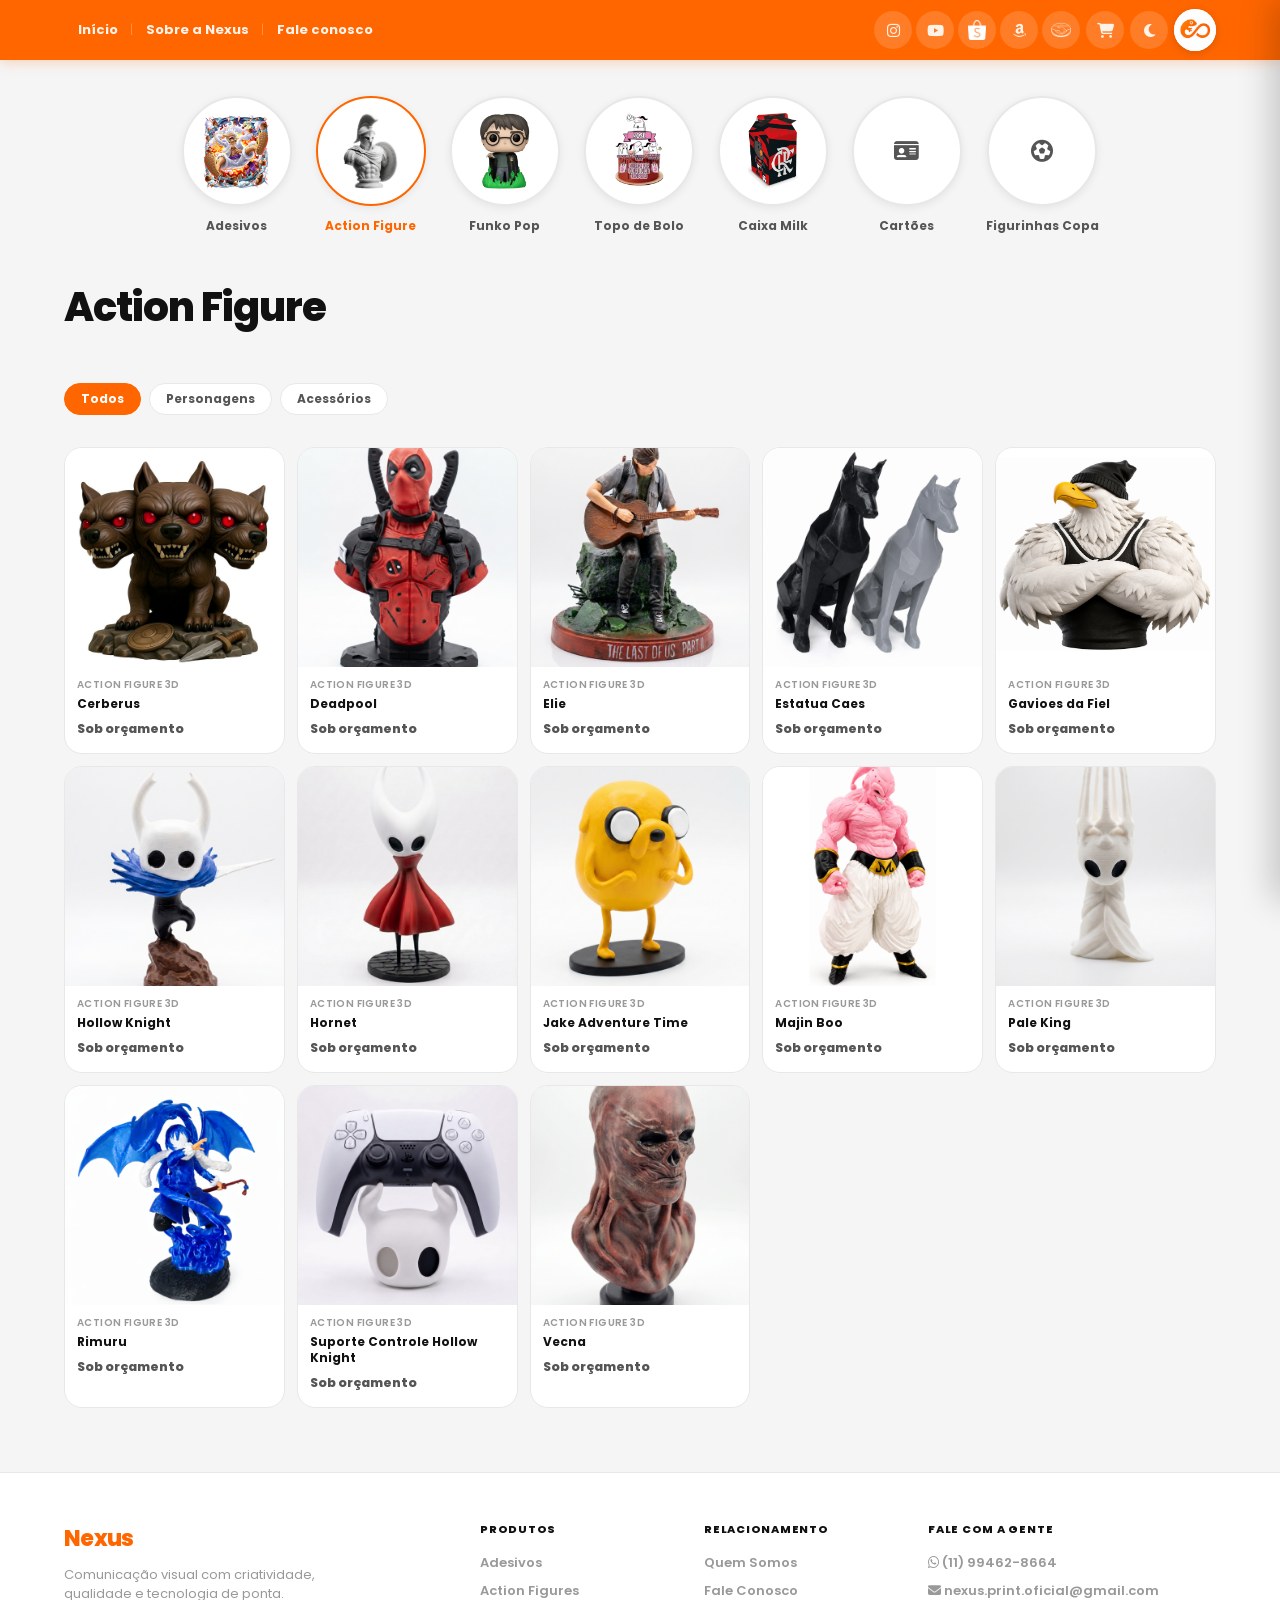
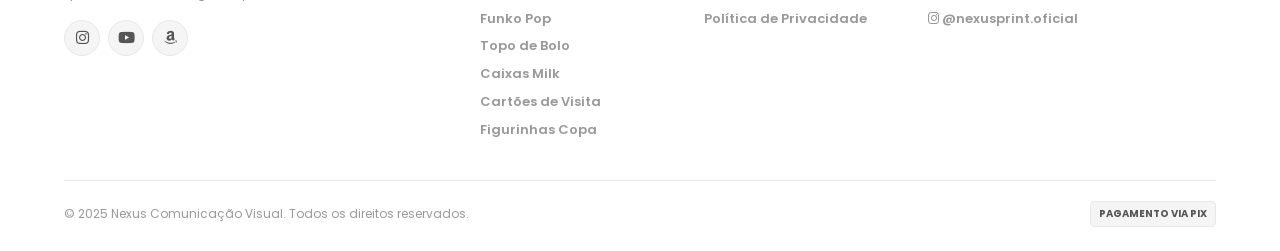
==== commit a84d6997: "Adiciona carrinho, checkout via WhatsApp, novas categorias (Cartões e Figurinhas Copa) e novo sistem" ====
--- a/action-figures.html
+++ b/action-figures.html
@@ -27,6 +27,10 @@
         <a href="https://www.instagram.com/nexusprint.oficial/" target="_blank" aria-label="Amazon"><i class="fa-brands fa-amazon"></i></a>
         <a href="https://www.instagram.com/nexusprint.oficial/" target="_blank" aria-label="Mercado Livre"><img src="images/ml.png" alt="Mercado Livre"></a>
       </div>
+      <button class="cart-btn" id="cart-open-btn" aria-label="Carrinho">
+        <i class="fa-solid fa-cart-shopping"></i>
+        <span class="cart-badge hidden">0</span>
+      </button>
       <button class="theme-toggle" id="theme-toggle" aria-label="Mudar tema">
         <i class="fa-solid fa-moon"></i>
       </button>
@@ -73,6 +77,18 @@
         </div>
         <span class="category-label">Caixa Milk</span>
       </a>
+      <a href="cartoes.html" class="category-item">
+        <div class="category-circle">
+          <i class="fa-solid fa-id-card" style="font-size:22px;color:var(--text-2);"></i>
+        </div>
+        <span class="category-label">Cartões</span>
+      </a>
+      <a href="figurinhas.html" class="category-item">
+        <div class="category-circle">
+          <i class="fa-solid fa-futbol" style="font-size:22px;color:var(--text-2);"></i>
+        </div>
+        <span class="category-label">Figurinhas Copa</span>
+      </a>
     </div>
   </div>
 </section>
@@ -81,24 +97,19 @@
   <h1 class="category-page-title">Action Figure</h1>
 </div>
 
-<section class="catalog-section fade-up">
+<section class="filter-section">
   <div class="container">
-    <h2 class="subsection-title">Dragon Ball</h2>
-    <div class="products-grid" data-cat="action-figures" data-subsection="dragon-ball"></div>
+    <div class="filter-tabs">
+      <button type="button" class="filter-tab active" data-filter="all">Todos</button>
+      <button type="button" class="filter-tab" data-filter="personagens">Personagens</button>
+      <button type="button" class="filter-tab" data-filter="acessorios">Acessórios</button>
+    </div>
   </div>
 </section>
 
 <section class="catalog-section fade-up">
   <div class="container">
-    <h2 class="subsection-title">One Piece</h2>
-    <div class="products-grid" data-cat="action-figures" data-subsection="one-piece"></div>
-  </div>
-</section>
-
-<section class="catalog-section fade-up">
-  <div class="container">
-    <h2 class="subsection-title">Elden Ring</h2>
-    <div class="products-grid" data-cat="action-figures" data-subsection="elden-ring"></div>
+    <div class="products-grid" id="products-grid" data-cat="action-figures"></div>
   </div>
 </section>
 
@@ -122,6 +133,8 @@
         <a href="funko-pop.html">Funko Pop</a>
         <a href="topo-de-bolo.html">Topo de Bolo</a>
         <a href="caixas-milk.html">Caixas Milk</a>
+        <a href="cartoes.html">Cartões de Visita</a>
+        <a href="figurinhas.html">Figurinhas Copa</a>
       </div>
       <div class="footer-col">
         <h4>Relacionamento</h4>
@@ -143,7 +156,24 @@
   </div>
 </footer>
 
+<!-- CARRINHO -->
+<div class="cart-overlay" id="cart-overlay"></div>
+<aside class="cart-drawer" id="cart-drawer">
+  <div class="cart-drawer-header">
+    <h3>Seu carrinho</h3>
+    <button type="button" class="cart-drawer-close" id="cart-drawer-close" aria-label="Fechar"><i class="fa-solid fa-xmark"></i></button>
+  </div>
+  <div class="cart-drawer-items" id="cart-drawer-items"></div>
+  <div class="cart-drawer-footer">
+    <div class="cart-total-row"><span>Total</span><span id="cart-total">R$ 0,00</span></div>
+    <button type="button" class="btn-whatsapp" id="cart-checkout-btn">
+      <i class="fa-brands fa-whatsapp"></i> Finalizar pedido no WhatsApp
+    </button>
+  </div>
+</aside>
+
 <script src="produtos.js"></script>
+<script src="cart.js"></script>
 <script src="script.js"></script>
 </body>
 </html>
--- a/style.css
+++ b/style.css
@@ -224,6 +224,217 @@
 }
 
 /* ═══════════════════════════════════════════════
+   CARRINHO
+═══════════════════════════════════════════════ */
+.cart-btn {
+  position: relative;
+  width: 38px;
+  height: 38px;
+  border-radius: var(--r-full);
+  border: none;
+  background: rgba(255,255,255,0.15);
+  color: rgba(255,255,255,0.9);
+  display: flex;
+  align-items: center;
+  justify-content: center;
+  font-size: 15px;
+  transition: all 0.2s var(--ease);
+  cursor: pointer;
+}
+
+.cart-btn:hover { background: rgba(255,255,255,0.28); color: #fff; }
+
+.cart-badge {
+  position: absolute;
+  top: -4px;
+  right: -4px;
+  min-width: 17px;
+  height: 17px;
+  padding: 0 4px;
+  border-radius: var(--r-full);
+  background: var(--black);
+  color: #fff;
+  font-size: 10px;
+  font-weight: 800;
+  display: flex;
+  align-items: center;
+  justify-content: center;
+  border: 2px solid var(--header-bg);
+}
+
+.cart-badge.hidden { display: none; }
+
+.cart-overlay {
+  position: fixed;
+  inset: 0;
+  background: rgba(0,0,0,0.5);
+  z-index: 200;
+  opacity: 0;
+  pointer-events: none;
+  transition: opacity 0.25s var(--ease);
+}
+
+.cart-overlay.open { opacity: 1; pointer-events: auto; }
+
+.cart-drawer {
+  position: fixed;
+  top: 0;
+  right: 0;
+  bottom: 0;
+  width: 100%;
+  max-width: 400px;
+  background: var(--surface);
+  z-index: 201;
+  display: flex;
+  flex-direction: column;
+  transform: translateX(100%);
+  transition: transform 0.3s var(--ease);
+  box-shadow: -8px 0 32px rgba(0,0,0,0.2);
+}
+
+.cart-drawer.open { transform: translateX(0); }
+
+.cart-drawer-header {
+  display: flex;
+  align-items: center;
+  justify-content: space-between;
+  padding: 20px 20px 16px;
+  border-bottom: 1px solid var(--border);
+}
+
+.cart-drawer-header h3 {
+  font-size: 18px;
+  font-weight: 800;
+  font-family: var(--font-display);
+}
+
+.cart-drawer-close {
+  width: 32px;
+  height: 32px;
+  border-radius: var(--r-full);
+  background: var(--bg);
+  color: var(--text-2);
+  display: flex;
+  align-items: center;
+  justify-content: center;
+  border: none;
+  cursor: pointer;
+  font-size: 14px;
+}
+
+.cart-drawer-close:hover { background: var(--border); color: var(--text-1); }
+
+.cart-drawer-items {
+  flex: 1;
+  overflow-y: auto;
+  padding: 12px 20px;
+  display: flex;
+  flex-direction: column;
+  gap: 12px;
+}
+
+.cart-empty {
+  text-align: center;
+  color: var(--text-3);
+  font-size: 13px;
+  padding: 60px 0;
+}
+
+.cart-item {
+  display: grid;
+  grid-template-columns: 56px 1fr auto;
+  gap: 12px;
+  align-items: center;
+  padding-bottom: 12px;
+  border-bottom: 1px solid var(--border);
+}
+
+.cart-item-img {
+  width: 56px;
+  height: 56px;
+  border-radius: var(--r-sm);
+  overflow: hidden;
+  background: var(--bg);
+  display: flex;
+  align-items: center;
+  justify-content: center;
+  font-size: 24px;
+  flex-shrink: 0;
+}
+
+.cart-item-img img { width: 100%; height: 100%; object-fit: cover; }
+
+.cart-item-name {
+  font-size: 12.5px;
+  font-weight: 700;
+  color: var(--text-1);
+  line-height: 1.3;
+  margin-bottom: 2px;
+}
+
+.cart-item-meta {
+  font-size: 11px;
+  color: var(--text-3);
+  margin-bottom: 6px;
+}
+
+.cart-item-qty {
+  display: flex;
+  align-items: center;
+  gap: 6px;
+}
+
+.cart-item-qty button {
+  width: 20px;
+  height: 20px;
+  border-radius: var(--r-xs);
+  border: 1px solid var(--border);
+  background: var(--surface);
+  color: var(--text-2);
+  font-size: 12px;
+  display: flex;
+  align-items: center;
+  justify-content: center;
+}
+
+.cart-item-qty button:hover { border-color: var(--primary); color: var(--primary); }
+.cart-item-qty span { font-size: 12px; font-weight: 700; min-width: 18px; text-align: center; }
+
+.cart-item-right {
+  display: flex;
+  flex-direction: column;
+  align-items: flex-end;
+  gap: 8px;
+}
+
+.cart-item-subtotal { font-size: 13px; font-weight: 800; color: var(--primary); font-family: var(--font-display); }
+
+.cart-item-remove {
+  background: none;
+  border: none;
+  color: var(--text-3);
+  font-size: 13px;
+  cursor: pointer;
+}
+
+.cart-item-remove:hover { color: #E5484D; }
+
+.cart-drawer-footer {
+  padding: 16px 20px 20px;
+  border-top: 1px solid var(--border);
+}
+
+.cart-total-row {
+  display: flex;
+  align-items: center;
+  justify-content: space-between;
+  margin-bottom: 14px;
+  font-weight: 800;
+}
+
+.cart-total-row span:last-child { font-size: 20px; color: var(--primary); font-family: var(--font-display); }
+
+/* ═══════════════════════════════════════════════
    HERO (Página Inicial)
 ═══════════════════════════════════════════════ */
 .hero-section {
@@ -615,6 +826,48 @@
   font-weight: 600;
 }
 
+.product-price-from {
+  font-size: 10px;
+  color: var(--text-3);
+  font-weight: 600;
+}
+
+.product-price-suffix {
+  font-size: 10px;
+  color: var(--text-3);
+  font-weight: 700;
+}
+
+.product-price-orcamento {
+  font-size: 12.5px !important;
+  color: var(--text-2) !important;
+}
+
+.product-card-add-cart {
+  position: absolute;
+  bottom: 10px;
+  right: 10px;
+  width: 32px;
+  height: 32px;
+  border-radius: var(--r-full);
+  background: var(--primary);
+  color: white;
+  border: none;
+  display: flex;
+  align-items: center;
+  justify-content: center;
+  font-size: 13px;
+  box-shadow: var(--shadow-md);
+  opacity: 0;
+  transform: translateY(6px);
+  transition: all 0.2s var(--ease);
+  z-index: 2;
+}
+
+.product-card:hover .product-card-add-cart { opacity: 1; transform: translateY(0); }
+
+.product-card-add-cart:hover { background: var(--primary-dark); transform: scale(1.08); }
+
 .product-progress-wrap {
   margin-top: 6px;
 }
@@ -977,6 +1230,113 @@
 
 .btn-whatsapp i { font-size: 20px; }
 
+.btn-whatsapp.btn-secondary {
+  background: var(--surface);
+  color: var(--text-1);
+  border: 1.5px solid var(--border);
+  box-shadow: none;
+  margin-top: 10px;
+}
+
+.btn-whatsapp.btn-secondary:hover {
+  border-color: var(--primary);
+  color: var(--primary);
+  background: var(--primary-bg);
+  transform: none;
+}
+
+.product-orcamento-note {
+  font-size: 13px;
+  color: var(--text-2);
+  background: var(--primary-bg);
+  border-radius: var(--r);
+  padding: 12px 14px;
+  margin-bottom: 16px;
+}
+
+.price-tier-table {
+  display: flex;
+  flex-direction: column;
+  gap: 8px;
+  margin-bottom: 20px;
+}
+
+.price-tier-row {
+  display: flex;
+  align-items: center;
+  justify-content: space-between;
+  padding: 12px 16px;
+  border-radius: var(--r);
+  border: 1.5px solid var(--border);
+  background: var(--surface);
+  cursor: pointer;
+  transition: all 0.2s var(--ease);
+  font-family: var(--font);
+}
+
+.price-tier-row:hover { border-color: var(--primary); }
+
+.price-tier-row.active {
+  border-color: var(--primary);
+  background: var(--primary-bg);
+}
+
+.price-tier-qtd { font-size: 13px; font-weight: 700; color: var(--text-1); }
+.price-tier-unit { font-size: 11px; color: var(--text-3); }
+.price-tier-total { font-size: 15px; font-weight: 800; color: var(--primary); font-family: var(--font-display); }
+
+.product-qty-row {
+  display: flex;
+  align-items: center;
+  gap: 14px;
+  margin-bottom: 20px;
+}
+
+.product-qty-label { font-size: 13px; font-weight: 700; color: var(--text-2); }
+
+.qty-stepper {
+  display: flex;
+  align-items: center;
+  gap: 0;
+  border: 1.5px solid var(--border);
+  border-radius: var(--r-full);
+  overflow: hidden;
+}
+
+.qty-stepper button {
+  width: 36px;
+  height: 36px;
+  background: var(--surface);
+  color: var(--text-1);
+  border: none;
+  font-size: 16px;
+  font-weight: 700;
+}
+
+.qty-stepper button:hover { background: var(--primary-bg); color: var(--primary); }
+
+.qty-stepper input {
+  width: 44px;
+  height: 36px;
+  border: none;
+  border-left: 1.5px solid var(--border);
+  border-right: 1.5px solid var(--border);
+  text-align: center;
+  font-size: 14px;
+  font-weight: 700;
+  color: var(--text-1);
+  background: var(--surface);
+  font-family: var(--font);
+}
+
+.product-detail-total {
+  font-size: 13px;
+  color: var(--text-2);
+  margin-bottom: 16px;
+}
+
+.product-detail-total strong { color: var(--primary); font-size: 16px; }
+
 .btn-outline-white {
   display: inline-flex;
   align-items: center;
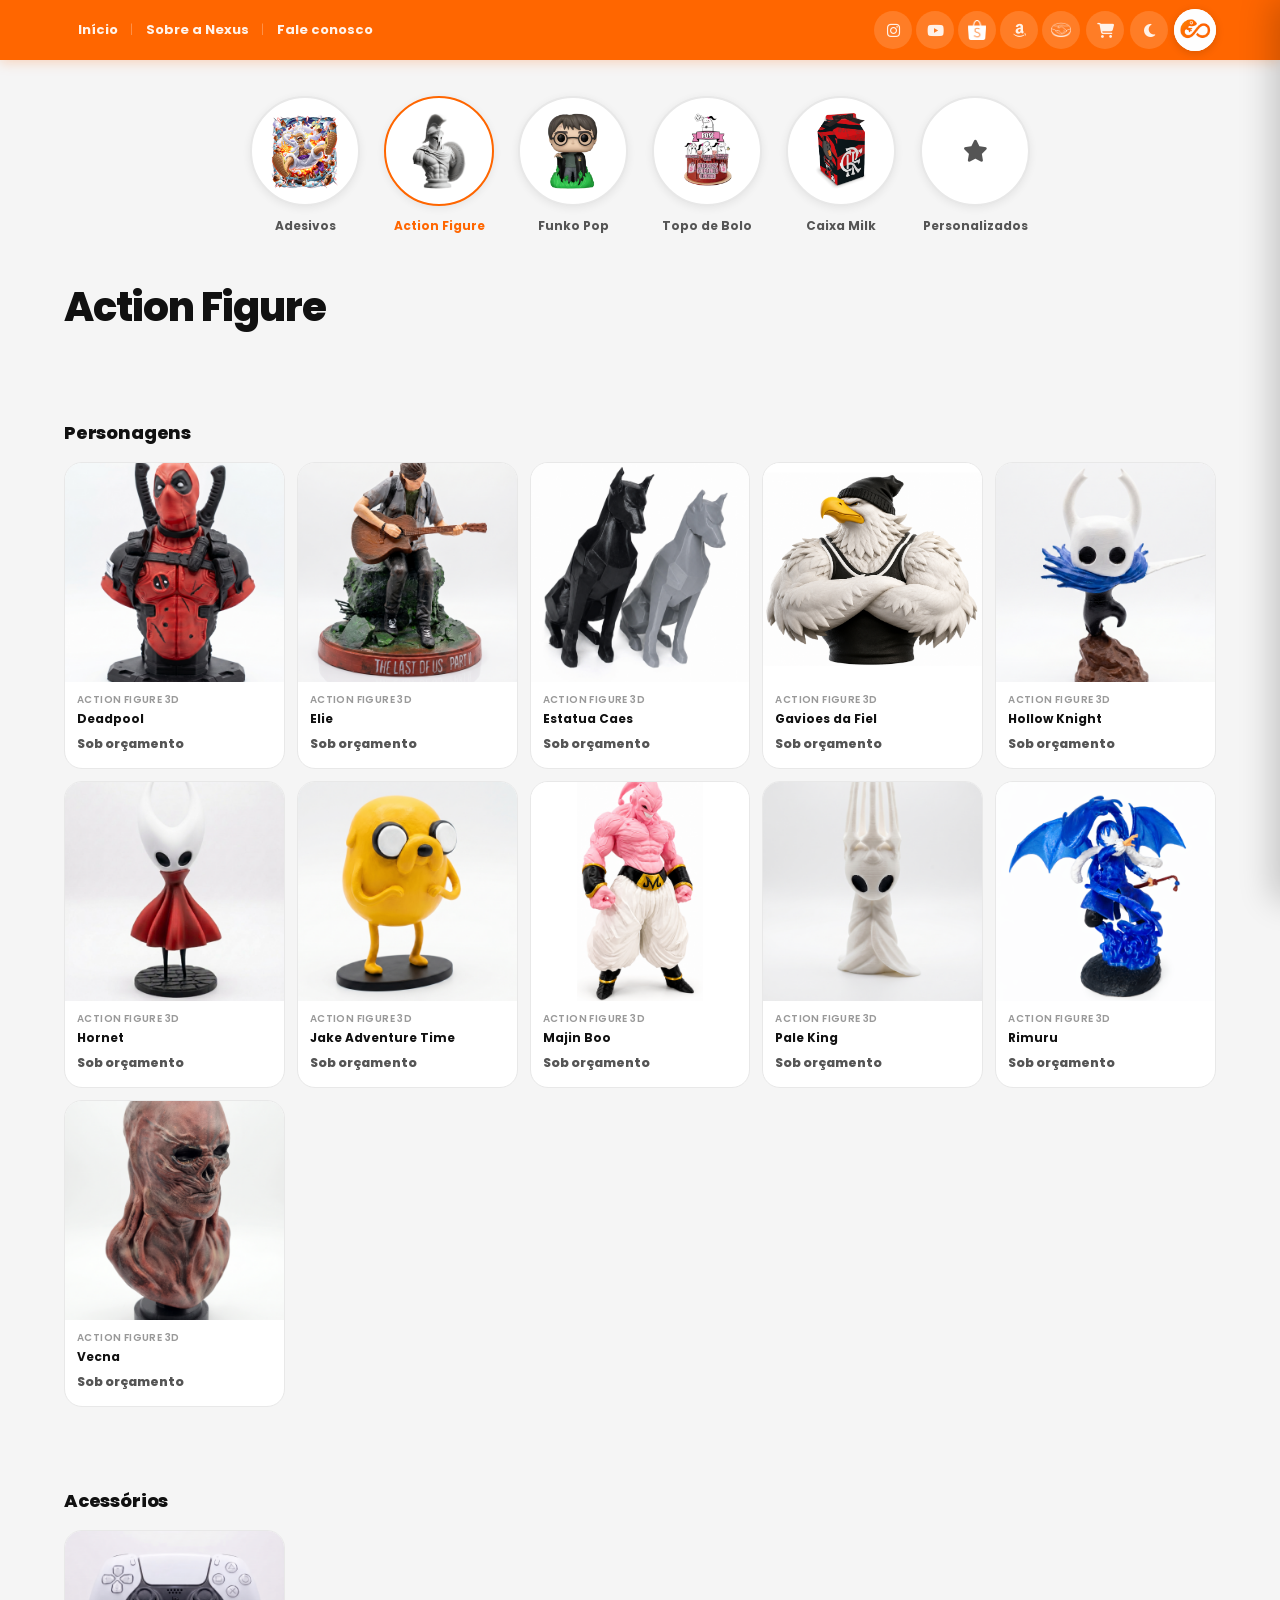
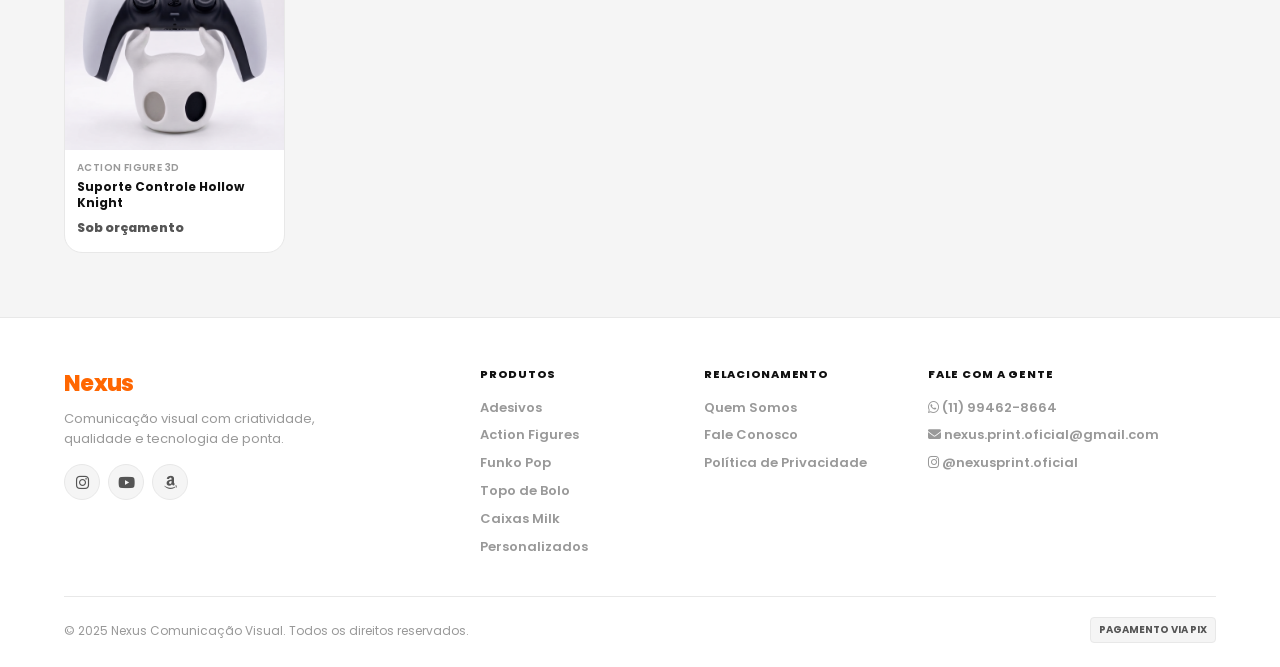
==== commit 39b18eec: "Corrige feedback do dono: restaura adesivos antigos, move Figurinhas p/ dentro de Adesivos e Cerberu" ====
--- a/action-figures.html
+++ b/action-figures.html
@@ -77,17 +77,11 @@
         </div>
         <span class="category-label">Caixa Milk</span>
       </a>
-      <a href="cartoes.html" class="category-item">
+      <a href="personalizados.html" class="category-item">
         <div class="category-circle">
-          <i class="fa-solid fa-id-card" style="font-size:22px;color:var(--text-2);"></i>
+          <i class="fa-solid fa-star" style="font-size:22px;color:var(--text-2);"></i>
         </div>
-        <span class="category-label">Cartões</span>
-      </a>
-      <a href="figurinhas.html" class="category-item">
-        <div class="category-circle">
-          <i class="fa-solid fa-futbol" style="font-size:22px;color:var(--text-2);"></i>
-        </div>
-        <span class="category-label">Figurinhas Copa</span>
+        <span class="category-label">Personalizados</span>
       </a>
     </div>
   </div>
@@ -97,19 +91,17 @@
   <h1 class="category-page-title">Action Figure</h1>
 </div>
 
-<section class="filter-section">
+<section class="catalog-section fade-up">
   <div class="container">
-    <div class="filter-tabs">
-      <button type="button" class="filter-tab active" data-filter="all">Todos</button>
-      <button type="button" class="filter-tab" data-filter="personagens">Personagens</button>
-      <button type="button" class="filter-tab" data-filter="acessorios">Acessórios</button>
-    </div>
+    <h2 class="subsection-title">Personagens</h2>
+    <div class="products-grid" data-cat="action-figures" data-subsection="personagens"></div>
   </div>
 </section>
 
 <section class="catalog-section fade-up">
   <div class="container">
-    <div class="products-grid" id="products-grid" data-cat="action-figures"></div>
+    <h2 class="subsection-title">Acessórios</h2>
+    <div class="products-grid" data-cat="action-figures" data-subsection="acessorios"></div>
   </div>
 </section>
 
@@ -133,8 +125,7 @@
         <a href="funko-pop.html">Funko Pop</a>
         <a href="topo-de-bolo.html">Topo de Bolo</a>
         <a href="caixas-milk.html">Caixas Milk</a>
-        <a href="cartoes.html">Cartões de Visita</a>
-        <a href="figurinhas.html">Figurinhas Copa</a>
+        <a href="personalizados.html">Personalizados</a>
       </div>
       <div class="footer-col">
         <h4>Relacionamento</h4>
--- a/style.css
+++ b/style.css
@@ -264,6 +264,14 @@
 
 .cart-badge.hidden { display: none; }
 
+.cart-badge.bump { animation: cart-badge-bump 0.35s var(--ease-bounce); }
+
+@keyframes cart-badge-bump {
+  0% { transform: scale(1); }
+  40% { transform: scale(1.45); }
+  100% { transform: scale(1); }
+}
+
 .cart-overlay {
   position: fixed;
   inset: 0;
@@ -1062,6 +1070,24 @@
 ═══════════════════════════════════════════════ */
 .product-page { padding: 36px 0 72px; }
 
+.back-btn {
+  display: inline-flex;
+  align-items: center;
+  gap: 8px;
+  padding: 9px 16px;
+  border-radius: var(--r-full);
+  border: 1.5px solid var(--border);
+  background: var(--surface);
+  color: var(--text-2);
+  font-size: 13px;
+  font-weight: 700;
+  cursor: pointer;
+  margin-bottom: 18px;
+  transition: all 0.2s var(--ease);
+}
+
+.back-btn:hover { border-color: var(--primary); color: var(--primary); }
+
 .product-page-category {
   font-size: 36px;
   font-weight: 800;
@@ -1089,6 +1115,9 @@
   display: flex;
   flex-direction: column;
   gap: 8px;
+  max-height: 520px;
+  overflow-y: auto;
+  padding-right: 2px;
 }
 
 .gallery-thumb-v {
